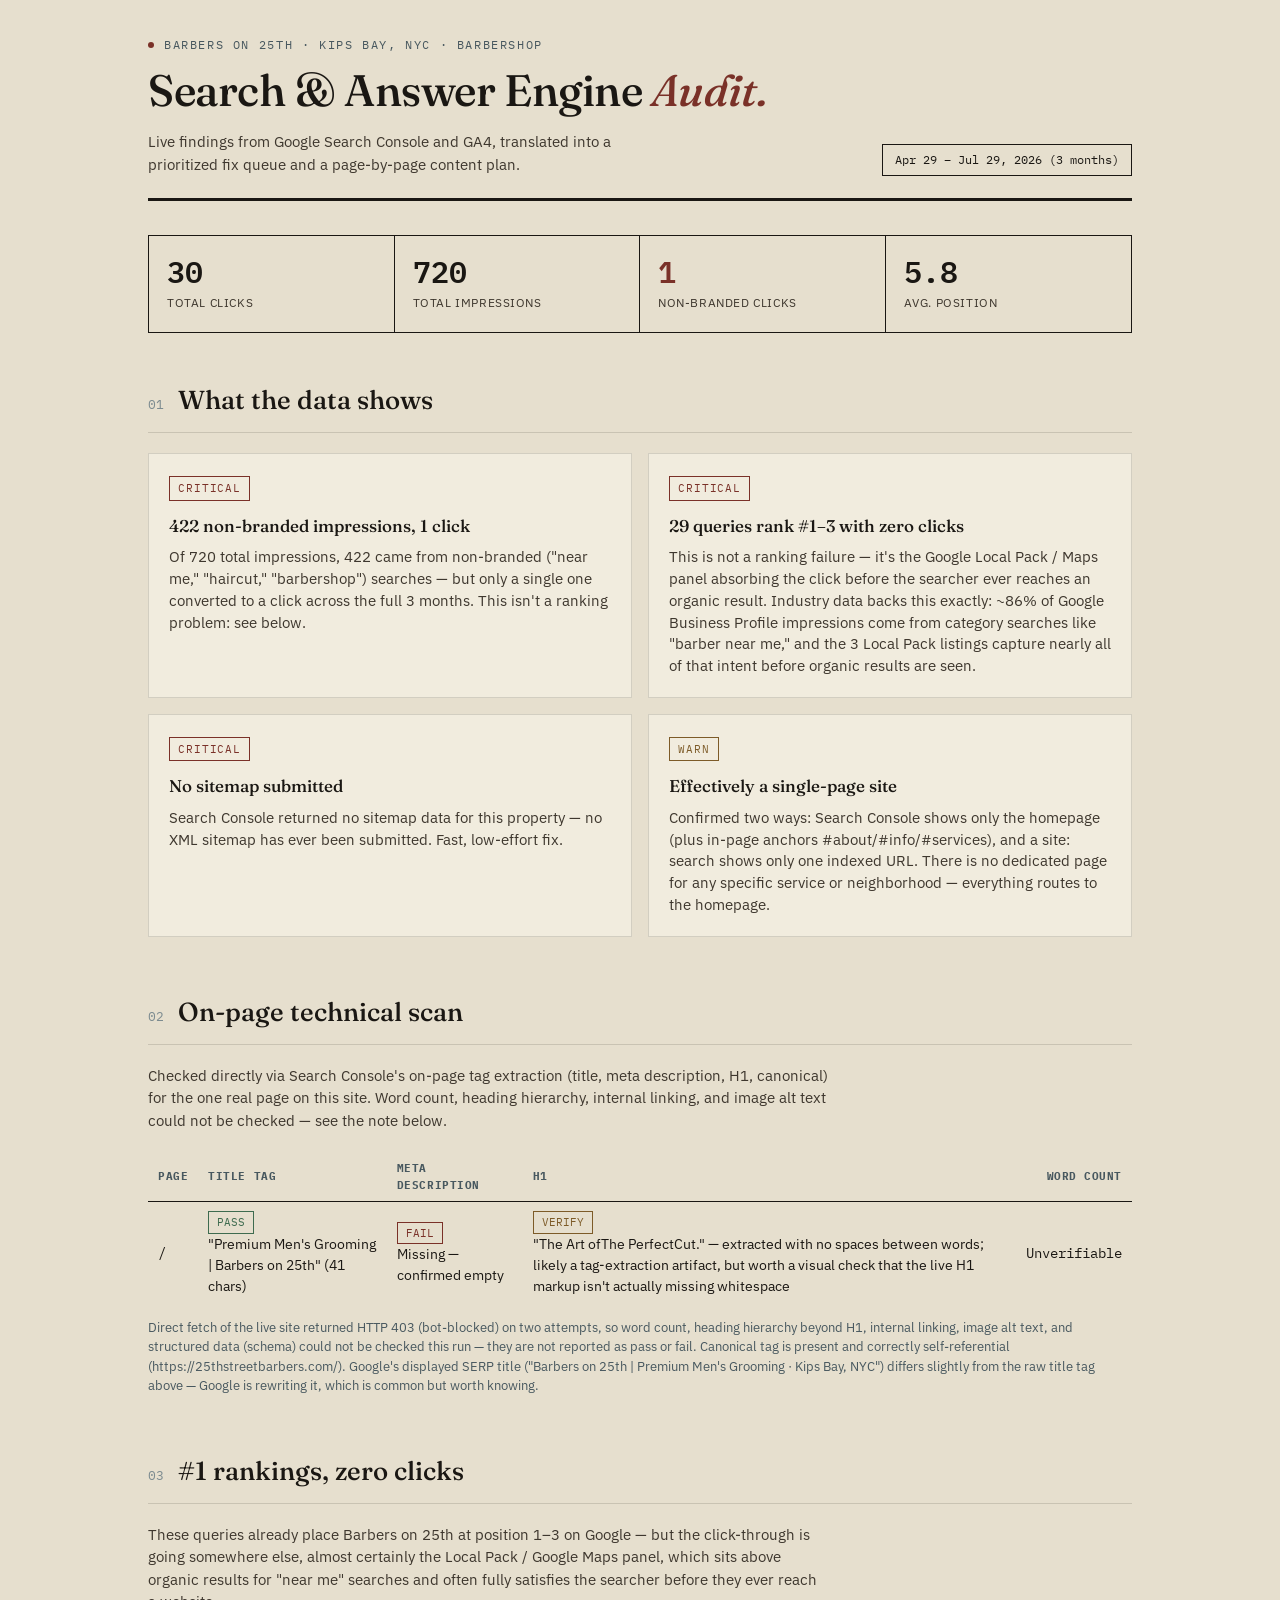
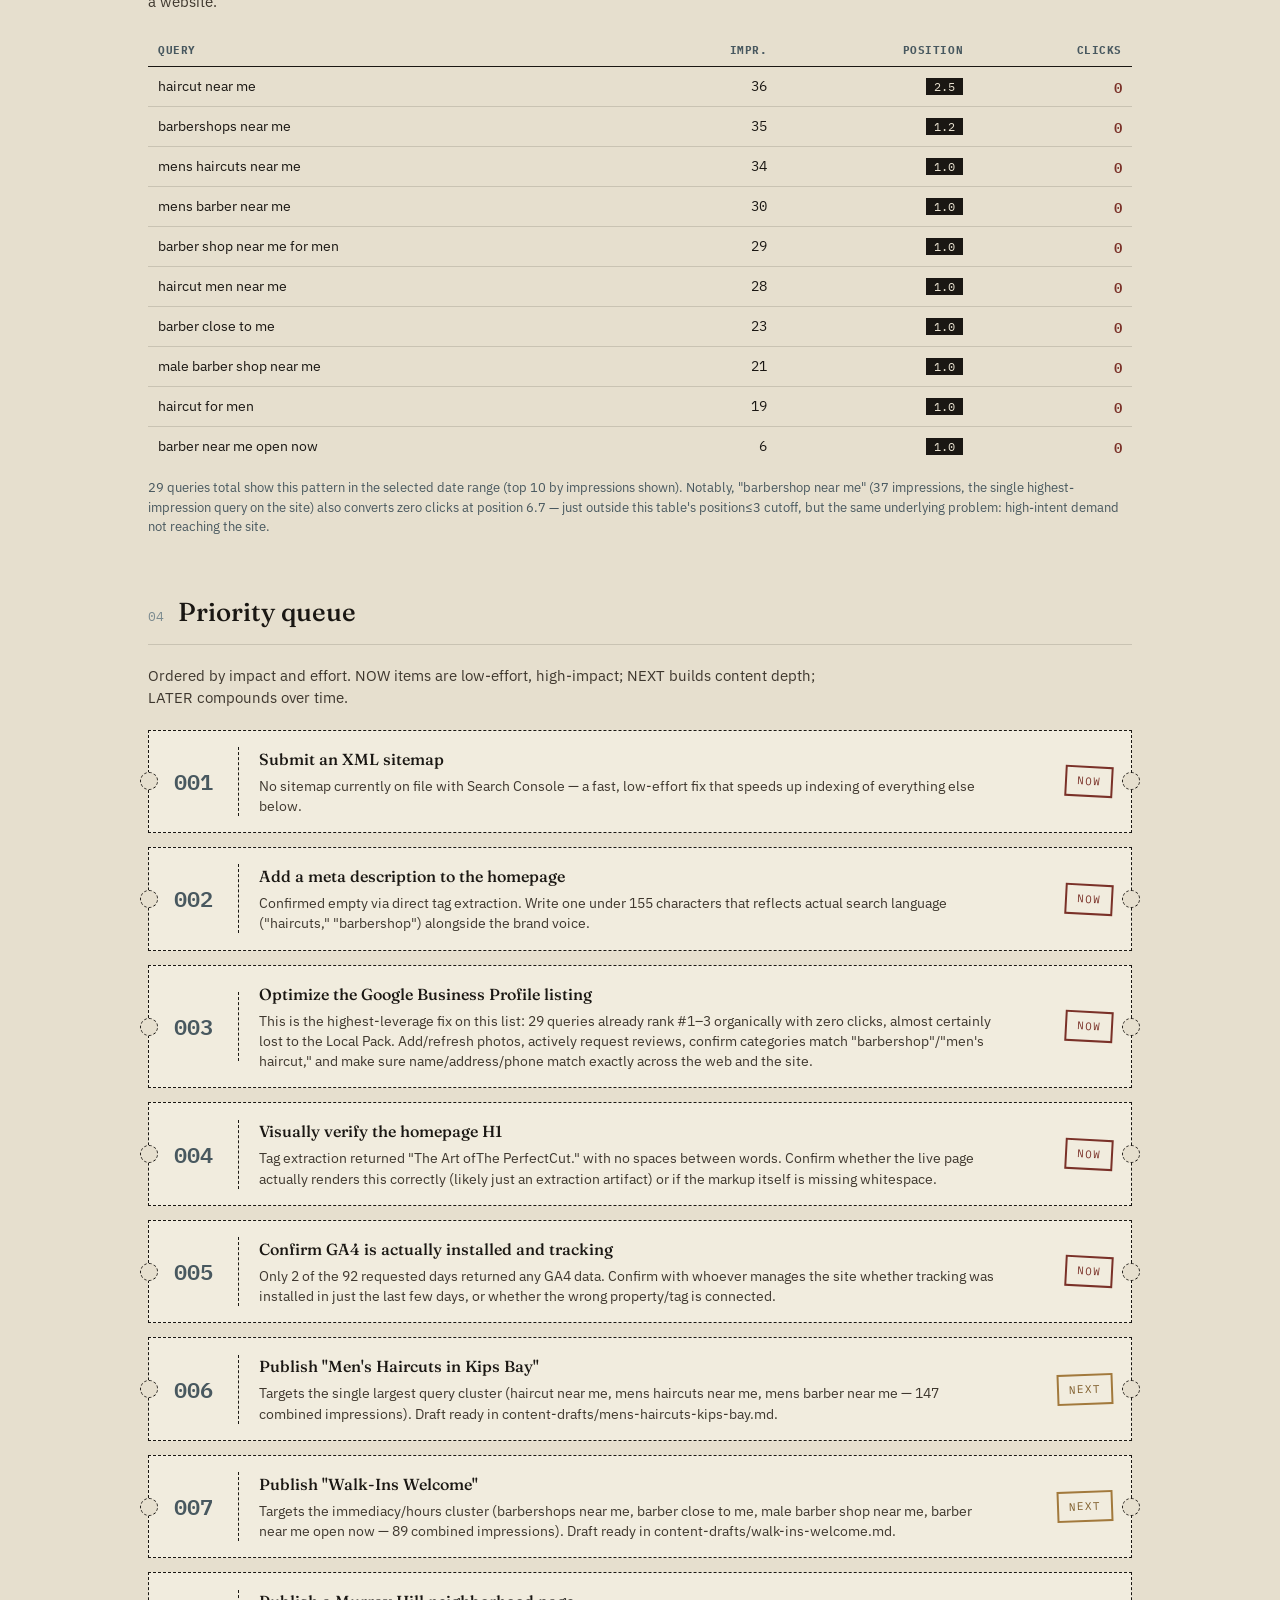
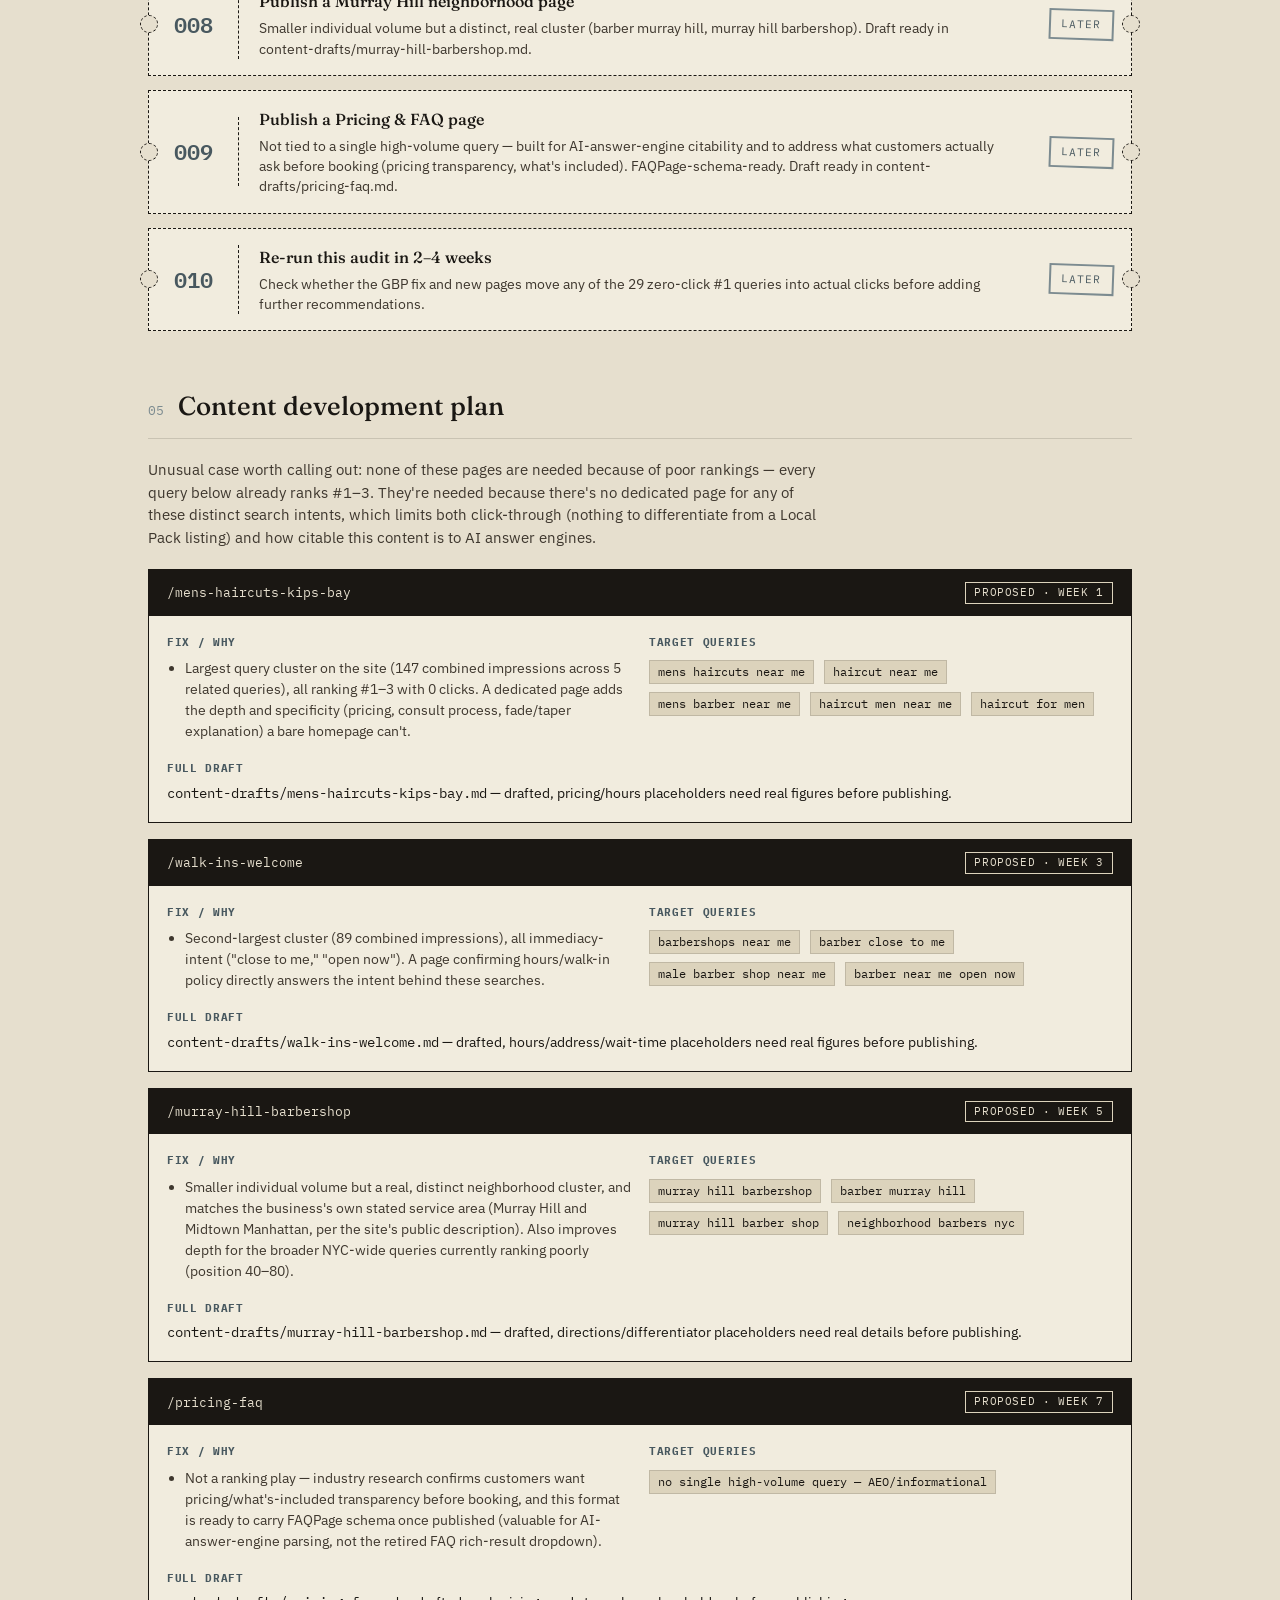
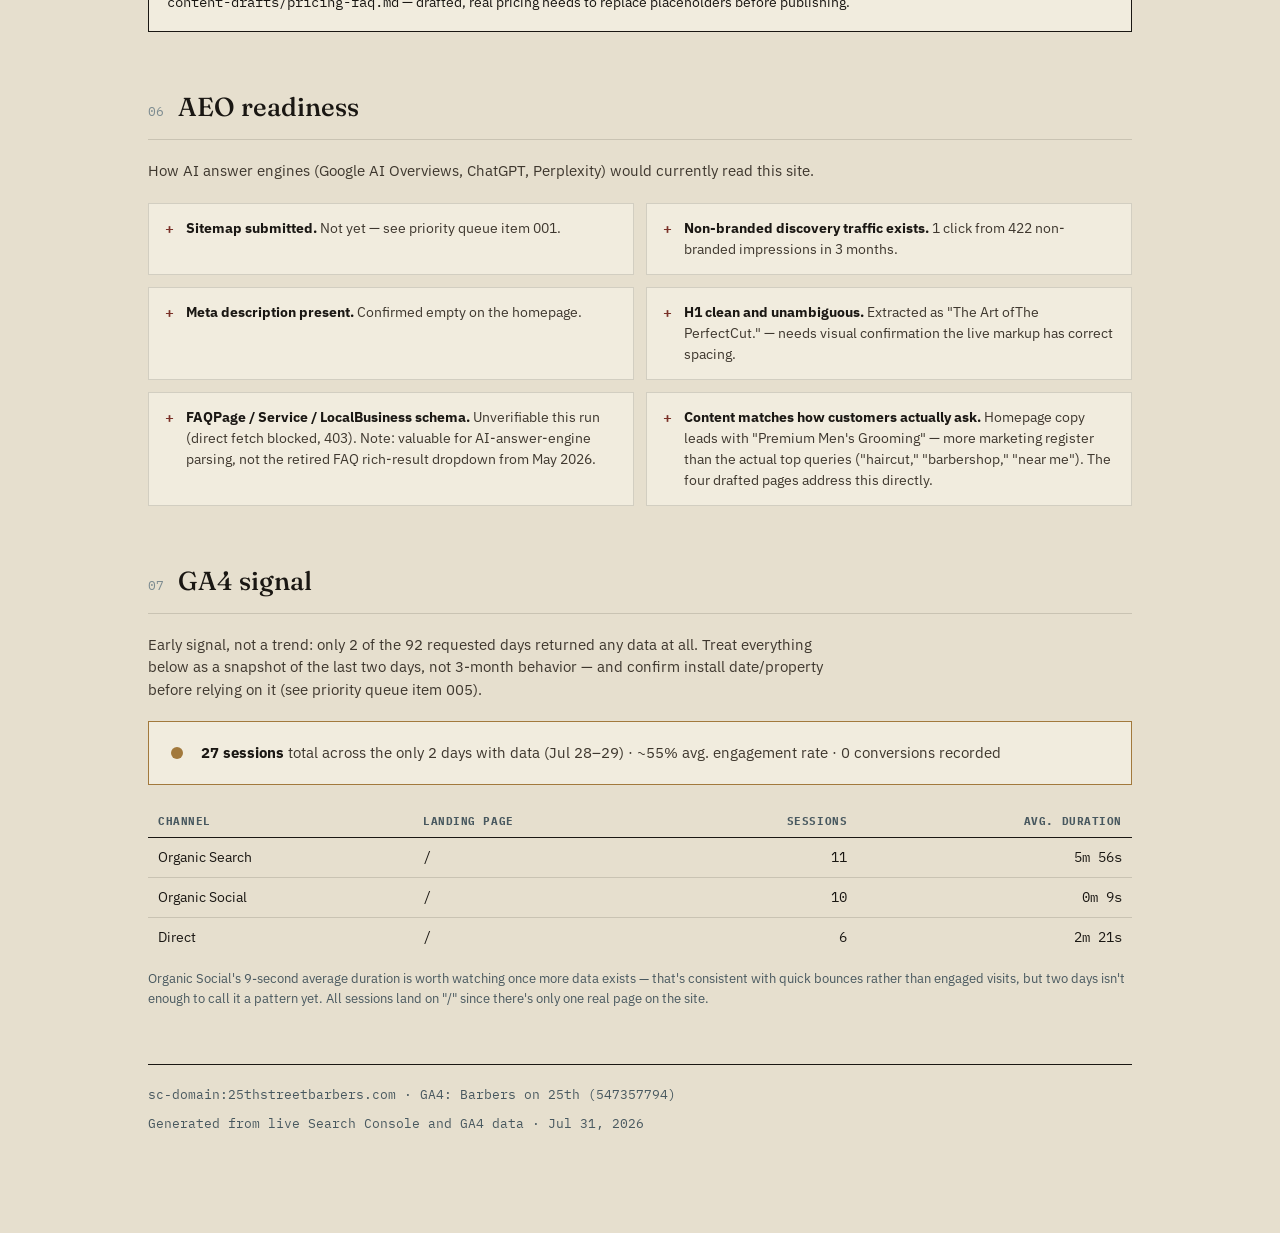
==== 25thstreetbarbers-seo-audit.html @ fdecdeb5 "Add 25thstreetbarbers.com SEO/AEO audit (first run) Full seo-aeo-audit skill workflow for Barbers on" ====
<!DOCTYPE html>
<html lang="en">
<head>
<meta charset="UTF-8">
<meta name="viewport" content="width=device-width, initial-scale=1.0">
<title>Search &amp; Answer Engine Audit — Barbers on 25th</title>
<link rel="preconnect" href="https://fonts.googleapis.com">
<link href="https://fonts.googleapis.com/css2?family=Fraunces:ital,opsz,wght@0,9..144,400;0,9..144,500;0,9..144,600;1,9..144,500&family=IBM+Plex+Sans:wght@400;500;600&family=IBM+Plex+Mono:wght@400;500;600&display=swap" rel="stylesheet">
<style>
  :root{
    --ink:#1A1713;
    --ink-soft:#3E372E;
    --paper:#E6DFCE;
    --paper-2:#DCD3BC;
    --card:#F1ECDE;
    --steel:#48585F;
    --steel-soft:#7C8B90;
    --accent:#A2793C;
    --critical:#7A3128;
    --line: rgba(26,23,19,0.14);
  }
  *{box-sizing:border-box;}
  body{margin:0;background:var(--paper);color:var(--ink);font-family:'IBM Plex Sans', sans-serif;line-height:1.5;}
  .wrap{max-width:1040px;margin:0 auto;padding:0 28px 100px;}
  h1,h2,h3{font-family:'Fraunces', serif;font-weight:500;margin:0;}
  .mono{font-family:'IBM Plex Mono', monospace;}

  header.masthead{border-bottom:3px solid var(--ink);padding:36px 0 22px;margin-bottom:34px;}
  .eyebrow{font-family:'IBM Plex Mono', monospace;font-size:11.5px;letter-spacing:0.14em;text-transform:uppercase;color:var(--steel);display:flex;gap:10px;align-items:center;margin-bottom:14px;}
  .eyebrow .dot{width:6px;height:6px;border-radius:50%;background:var(--critical);display:inline-block;}
  header.masthead h1{font-size:44px;line-height:1.05;letter-spacing:-0.01em;}
  header.masthead h1 em{color:var(--critical);font-style:italic;}
  .sub-meta{display:flex;justify-content:space-between;align-items:flex-end;flex-wrap:wrap;gap:16px;margin-top:18px;}
  .sub-meta p{margin:0;color:var(--ink-soft);font-size:15px;max-width:520px;}
  .range-tag{font-family:'IBM Plex Mono',monospace;font-size:12px;border:1px solid var(--ink);padding:6px 12px;white-space:nowrap;}

  .stat-strip{display:grid;grid-template-columns:repeat(4,1fr);border:1px solid var(--ink);margin-bottom:48px;}
  .stat{padding:20px 18px;border-right:1px solid var(--ink);}
  .stat:last-child{border-right:none;}
  .stat .num{font-family:'IBM Plex Mono',monospace;font-size:30px;font-weight:600;line-height:1;}
  .stat .num.flag{color:var(--critical);}
  .stat .label{font-size:12px;color:var(--ink-soft);margin-top:8px;text-transform:uppercase;letter-spacing:0.05em;}

  section{margin-bottom:56px;}
  .sec-head{display:flex;align-items:baseline;gap:14px;margin-bottom:20px;border-bottom:1px solid var(--line);padding-bottom:12px;}
  .sec-head .idx{font-family:'IBM Plex Mono',monospace;font-size:13px;color:var(--steel-soft);}
  .sec-head h2{font-size:26px;}
  .sec-intro{color:var(--ink-soft);font-size:15px;max-width:680px;margin:0 0 20px;}

  .findings{display:grid;grid-template-columns:repeat(2,1fr);gap:16px;}
  .finding{background:var(--card);border:1px solid var(--line);padding:20px;}
  .finding .tag{font-family:'IBM Plex Mono',monospace;font-size:11px;letter-spacing:0.08em;text-transform:uppercase;padding:3px 8px;display:inline-block;margin-bottom:12px;border:1px solid currentColor;}
  .tag.good{color:#3E6B4F;} .tag.warn{color:#7D5B28;} .tag.critical{color:var(--critical);}
  .finding h3{font-size:17px;margin-bottom:8px;}
  .finding p{margin:0;font-size:14.5px;color:var(--ink-soft);}

  .rank-table{width:100%;border-collapse:collapse;font-size:14px;}
  .rank-table th{text-align:left;font-family:'IBM Plex Mono',monospace;font-size:11px;text-transform:uppercase;letter-spacing:0.05em;color:var(--steel);border-bottom:1px solid var(--ink);padding:8px 10px;}
  .rank-table td{padding:9px 10px;border-bottom:1px solid var(--line);}
  .rank-table tr:last-child td{border-bottom:none;}
  .rank-table td.num, .rank-table th.num{font-family:'IBM Plex Mono',monospace;text-align:right;}
  .rank-table td.zero{color:var(--critical);font-weight:600;font-family:'IBM Plex Mono',monospace;text-align:right;}
  .pos-pill{font-family:'IBM Plex Mono',monospace;background:var(--ink);color:var(--paper);padding:1px 8px;font-size:12px;}
  .table-note{font-size:13px;color:var(--steel);margin-top:12px;}
  .status-pill{font-family:'IBM Plex Mono',monospace;font-size:11px;padding:2px 8px;border:1px solid currentColor;display:inline-block;}
  .status-pill.pass{color:#3E6B4F;} .status-pill.fail{color:var(--critical);} .status-pill.unverifiable{color:#7D5B28;}

  .queue{display:flex;flex-direction:column;gap:14px;}
  .ticket{background:var(--card);border:1px dashed var(--ink);display:grid;grid-template-columns:90px 1fr 110px;align-items:center;position:relative;}
  .ticket::before, .ticket::after{content:"";width:16px;height:16px;background:var(--paper);border:1px dashed var(--ink);border-radius:50%;position:absolute;top:50%;transform:translateY(-50%);}
  .ticket::before{left:-9px;} .ticket::after{right:-9px;}
  .ticket .num{font-family:'IBM Plex Mono',monospace;font-size:22px;font-weight:600;text-align:center;border-right:1px dashed var(--ink);padding:18px 0;color:var(--steel);}
  .ticket .body{padding:16px 20px;}
  .ticket .body h3{font-size:16px;margin-bottom:5px;}
  .ticket .body p{margin:0;font-size:13.5px;color:var(--ink-soft);}
  .ticket .stamp{justify-self:end;margin-right:18px;font-family:'IBM Plex Mono',monospace;font-size:11px;letter-spacing:0.1em;text-transform:uppercase;padding:5px 10px;border:2px solid var(--critical);color:var(--critical);transform:rotate(3deg);}
  .stamp.next{border-color:var(--accent);color:#7D5B28;transform:rotate(-2deg);}
  .stamp.later{border-color:var(--steel-soft);color:var(--steel);transform:rotate(2deg);}

  .plan-card{border:1px solid var(--ink);margin-bottom:16px;}
  .plan-head{background:var(--ink);color:var(--paper);padding:12px 18px;display:flex;justify-content:space-between;align-items:center;flex-wrap:wrap;gap:8px;}
  .plan-head .url{font-family:'IBM Plex Mono',monospace;font-size:13px;}
  .plan-head .status{font-family:'IBM Plex Mono',monospace;font-size:10.5px;text-transform:uppercase;letter-spacing:0.06em;padding:2px 8px;border:1px solid var(--paper-2);}
  .plan-body{padding:18px;background:var(--card);}
  .plan-grid{display:grid;grid-template-columns:1fr 1fr;gap:18px;}
  .plan-grid h4{font-family:'IBM Plex Mono',monospace;font-size:11px;text-transform:uppercase;letter-spacing:0.06em;color:var(--steel);margin:0 0 8px;}
  .plan-grid ul{margin:0;padding-left:18px;font-size:14px;color:var(--ink-soft);}
  .plan-grid li{margin-bottom:4px;}
  .kw-chip{display:inline-block;background:var(--paper-2);border:1px solid var(--line);font-family:'IBM Plex Mono',monospace;font-size:12px;padding:2px 8px;margin:0 6px 6px 0;}

  .checklist{display:grid;grid-template-columns:repeat(2,1fr);gap:12px;}
  .check-item{display:flex;gap:12px;padding:14px 16px;background:var(--card);border:1px solid var(--line);}
  .check-item .mark{font-family:'IBM Plex Mono',monospace;font-weight:600;font-size:15px;flex-shrink:0;}
  .check-item.done .mark{color:#3E6B4F;} .check-item.todo .mark{color:var(--critical);}
  .check-item p{margin:0;font-size:14px;color:var(--ink-soft);}
  .check-item strong{color:var(--ink);}

  .ga4-banner{border:1px solid var(--accent);background:var(--card);padding:20px 22px;display:flex;gap:18px;align-items:center;}
  .ga4-banner .pulse{width:12px;height:12px;border-radius:50%;background:var(--accent);flex-shrink:0;animation:pulse 1.6s infinite;}
  @keyframes pulse{0%{box-shadow:0 0 0 0 rgba(162,121,60,0.5);}70%{box-shadow:0 0 0 10px rgba(162,121,60,0);}100%{box-shadow:0 0 0 0 rgba(162,121,60,0);}}
  .ga4-banner p{margin:0;font-size:14.5px;color:var(--ink-soft);}
  .ga4-banner strong{color:var(--ink);}

  footer{border-top:1px solid var(--ink);padding-top:20px;font-size:12.5px;color:var(--steel);font-family:'IBM Plex Mono',monospace;display:flex;justify-content:space-between;flex-wrap:wrap;gap:10px;}

  @media (max-width:720px){
    .stat-strip{grid-template-columns:repeat(2,1fr);}
    .stat:nth-child(2){border-right:none;}
    .findings, .plan-grid, .checklist{grid-template-columns:1fr;}
    .ticket{grid-template-columns:60px 1fr;}
    .ticket .stamp{grid-column:1/-1;justify-self:start;margin:0 18px 14px;}
    header.masthead h1{font-size:32px;}
  }
</style>
</head>
<body>
<div class="wrap">

  <header class="masthead">
    <div class="eyebrow"><span class="dot"></span>Barbers on 25th · Kips Bay, NYC · Barbershop</div>
    <h1>Search &amp; Answer Engine <em>Audit.</em></h1>
    <div class="sub-meta">
      <p>Live findings from Google Search Console and GA4, translated into a prioritized fix queue and a page-by-page content plan.</p>
      <div class="range-tag">Apr 29 – Jul 29, 2026 (3 months)</div>
    </div>
  </header>

  <div class="stat-strip">
    <div class="stat"><div class="num">30</div><div class="label">Total Clicks</div></div>
    <div class="stat"><div class="num">720</div><div class="label">Total Impressions</div></div>
    <div class="stat"><div class="num flag">1</div><div class="label">Non-Branded Clicks</div></div>
    <div class="stat"><div class="num">5.8</div><div class="label">Avg. Position</div></div>
  </div>

  <section>
    <div class="sec-head"><span class="idx">01</span><h2>What the data shows</h2></div>
    <div class="findings">
      <div class="finding">
        <span class="tag critical">CRITICAL</span>
        <h3>422 non-branded impressions, 1 click</h3>
        <p>Of 720 total impressions, 422 came from non-branded ("near me," "haircut," "barbershop") searches — but only a single one converted to a click across the full 3 months. This isn't a ranking problem: see below.</p>
      </div>
      <div class="finding">
        <span class="tag critical">CRITICAL</span>
        <h3>29 queries rank #1–3 with zero clicks</h3>
        <p>This is not a ranking failure — it's the Google Local Pack / Maps panel absorbing the click before the searcher ever reaches an organic result. Industry data backs this exactly: ~86% of Google Business Profile impressions come from category searches like "barber near me," and the 3 Local Pack listings capture nearly all of that intent before organic results are seen.</p>
      </div>
      <div class="finding">
        <span class="tag critical">CRITICAL</span>
        <h3>No sitemap submitted</h3>
        <p>Search Console returned no sitemap data for this property — no XML sitemap has ever been submitted. Fast, low-effort fix.</p>
      </div>
      <div class="finding">
        <span class="tag warn">WARN</span>
        <h3>Effectively a single-page site</h3>
        <p>Confirmed two ways: Search Console shows only the homepage (plus in-page anchors #about/#info/#services), and a site: search shows only one indexed URL. There is no dedicated page for any specific service or neighborhood — everything routes to the homepage.</p>
      </div>
    </div>
  </section>

  <section>
    <div class="sec-head"><span class="idx">02</span><h2>On-page technical scan</h2></div>
    <p class="sec-intro">Checked directly via Search Console's on-page tag extraction (title, meta description, H1, canonical) for the one real page on this site. Word count, heading hierarchy, internal linking, and image alt text could not be checked — see the note below.</p>
    <table class="rank-table">
      <thead>
        <tr><th>Page</th><th>Title tag</th><th>Meta description</th><th>H1</th><th class="num">Word count</th></tr>
      </thead>
      <tbody>
        <tr>
          <td class="mono">/</td>
          <td><span class="status-pill pass">PASS</span><br>"Premium Men's Grooming | Barbers on 25th" (41 chars)</td>
          <td><span class="status-pill fail">FAIL</span><br>Missing — confirmed empty</td>
          <td><span class="status-pill unverifiable">VERIFY</span><br>"The Art ofThe PerfectCut." — extracted with no spaces between words; likely a tag-extraction artifact, but worth a visual check that the live H1 markup isn't actually missing whitespace</td>
          <td class="num">Unverifiable</td>
        </tr>
      </tbody>
    </table>
    <p class="table-note">Direct fetch of the live site returned HTTP 403 (bot-blocked) on two attempts, so word count, heading hierarchy beyond H1, internal linking, image alt text, and structured data (schema) could not be checked this run — they are not reported as pass or fail. Canonical tag is present and correctly self-referential (https://25thstreetbarbers.com/). Google's displayed SERP title ("Barbers on 25th | Premium Men's Grooming · Kips Bay, NYC") differs slightly from the raw title tag above — Google is rewriting it, which is common but worth knowing.</p>
  </section>

  <section>
    <div class="sec-head"><span class="idx">03</span><h2>#1 rankings, zero clicks</h2></div>
    <p class="sec-intro">These queries already place Barbers on 25th at position 1–3 on Google — but the click-through is going somewhere else, almost certainly the Local Pack / Google Maps panel, which sits above organic results for "near me" searches and often fully satisfies the searcher before they ever reach a website.</p>
    <table class="rank-table">
      <thead><tr><th>Query</th><th class="num">Impr.</th><th class="num">Position</th><th class="num">Clicks</th></tr></thead>
      <tbody>
        <tr><td>haircut near me</td><td class="num">36</td><td class="num"><span class="pos-pill">2.5</span></td><td class="zero">0</td></tr>
        <tr><td>barbershops near me</td><td class="num">35</td><td class="num"><span class="pos-pill">1.2</span></td><td class="zero">0</td></tr>
        <tr><td>mens haircuts near me</td><td class="num">34</td><td class="num"><span class="pos-pill">1.0</span></td><td class="zero">0</td></tr>
        <tr><td>mens barber near me</td><td class="num">30</td><td class="num"><span class="pos-pill">1.0</span></td><td class="zero">0</td></tr>
        <tr><td>barber shop near me for men</td><td class="num">29</td><td class="num"><span class="pos-pill">1.0</span></td><td class="zero">0</td></tr>
        <tr><td>haircut men near me</td><td class="num">28</td><td class="num"><span class="pos-pill">1.0</span></td><td class="zero">0</td></tr>
        <tr><td>barber close to me</td><td class="num">23</td><td class="num"><span class="pos-pill">1.0</span></td><td class="zero">0</td></tr>
        <tr><td>male barber shop near me</td><td class="num">21</td><td class="num"><span class="pos-pill">1.0</span></td><td class="zero">0</td></tr>
        <tr><td>haircut for men</td><td class="num">19</td><td class="num"><span class="pos-pill">1.0</span></td><td class="zero">0</td></tr>
        <tr><td>barber near me open now</td><td class="num">6</td><td class="num"><span class="pos-pill">1.0</span></td><td class="zero">0</td></tr>
      </tbody>
    </table>
    <p class="table-note">29 queries total show this pattern in the selected date range (top 10 by impressions shown). Notably, "barbershop near me" (37 impressions, the single highest-impression query on the site) also converts zero clicks at position 6.7 — just outside this table's position≤3 cutoff, but the same underlying problem: high-intent demand not reaching the site.</p>
  </section>

  <section>
    <div class="sec-head"><span class="idx">04</span><h2>Priority queue</h2></div>
    <p class="sec-intro">Ordered by impact and effort. NOW items are low-effort, high-impact; NEXT builds content depth; LATER compounds over time.</p>
    <div class="queue">
      <div class="ticket">
        <div class="num">001</div>
        <div class="body"><h3>Submit an XML sitemap</h3><p>No sitemap currently on file with Search Console — a fast, low-effort fix that speeds up indexing of everything else below.</p></div>
        <div class="stamp">Now</div>
      </div>
      <div class="ticket">
        <div class="num">002</div>
        <div class="body"><h3>Add a meta description to the homepage</h3><p>Confirmed empty via direct tag extraction. Write one under 155 characters that reflects actual search language ("haircuts," "barbershop") alongside the brand voice.</p></div>
        <div class="stamp">Now</div>
      </div>
      <div class="ticket">
        <div class="num">003</div>
        <div class="body"><h3>Optimize the Google Business Profile listing</h3><p>This is the highest-leverage fix on this list: 29 queries already rank #1–3 organically with zero clicks, almost certainly lost to the Local Pack. Add/refresh photos, actively request reviews, confirm categories match "barbershop"/"men's haircut," and make sure name/address/phone match exactly across the web and the site.</p></div>
        <div class="stamp">Now</div>
      </div>
      <div class="ticket">
        <div class="num">004</div>
        <div class="body"><h3>Visually verify the homepage H1</h3><p>Tag extraction returned "The Art ofThe PerfectCut." with no spaces between words. Confirm whether the live page actually renders this correctly (likely just an extraction artifact) or if the markup itself is missing whitespace.</p></div>
        <div class="stamp">Now</div>
      </div>
      <div class="ticket">
        <div class="num">005</div>
        <div class="body"><h3>Confirm GA4 is actually installed and tracking</h3><p>Only 2 of the 92 requested days returned any GA4 data. Confirm with whoever manages the site whether tracking was installed in just the last few days, or whether the wrong property/tag is connected.</p></div>
        <div class="stamp">Now</div>
      </div>
      <div class="ticket">
        <div class="num">006</div>
        <div class="body"><h3>Publish "Men's Haircuts in Kips Bay"</h3><p>Targets the single largest query cluster (haircut near me, mens haircuts near me, mens barber near me — 147 combined impressions). Draft ready in content-drafts/mens-haircuts-kips-bay.md.</p></div>
        <div class="stamp next">Next</div>
      </div>
      <div class="ticket">
        <div class="num">007</div>
        <div class="body"><h3>Publish "Walk-Ins Welcome"</h3><p>Targets the immediacy/hours cluster (barbershops near me, barber close to me, male barber shop near me, barber near me open now — 89 combined impressions). Draft ready in content-drafts/walk-ins-welcome.md.</p></div>
        <div class="stamp next">Next</div>
      </div>
      <div class="ticket">
        <div class="num">008</div>
        <div class="body"><h3>Publish a Murray Hill neighborhood page</h3><p>Smaller individual volume but a distinct, real cluster (barber murray hill, murray hill barbershop). Draft ready in content-drafts/murray-hill-barbershop.md.</p></div>
        <div class="stamp later">Later</div>
      </div>
      <div class="ticket">
        <div class="num">009</div>
        <div class="body"><h3>Publish a Pricing &amp; FAQ page</h3><p>Not tied to a single high-volume query — built for AI-answer-engine citability and to address what customers actually ask before booking (pricing transparency, what's included). FAQPage-schema-ready. Draft ready in content-drafts/pricing-faq.md.</p></div>
        <div class="stamp later">Later</div>
      </div>
      <div class="ticket">
        <div class="num">010</div>
        <div class="body"><h3>Re-run this audit in 2–4 weeks</h3><p>Check whether the GBP fix and new pages move any of the 29 zero-click #1 queries into actual clicks before adding further recommendations.</p></div>
        <div class="stamp later">Later</div>
      </div>
    </div>
  </section>

  <section>
    <div class="sec-head"><span class="idx">05</span><h2>Content development plan</h2></div>
    <p class="sec-intro">Unusual case worth calling out: none of these pages are needed because of poor rankings — every query below already ranks #1–3. They're needed because there's no dedicated page for any of these distinct search intents, which limits both click-through (nothing to differentiate from a Local Pack listing) and how citable this content is to AI answer engines.</p>

    <div class="plan-card">
      <div class="plan-head"><span class="url">/mens-haircuts-kips-bay</span><span class="status">Proposed · Week 1</span></div>
      <div class="plan-body">
        <div class="plan-grid">
          <div><h4>Fix / Why</h4><ul><li>Largest query cluster on the site (147 combined impressions across 5 related queries), all ranking #1–3 with 0 clicks. A dedicated page adds the depth and specificity (pricing, consult process, fade/taper explanation) a bare homepage can't.</li></ul></div>
          <div><h4>Target queries</h4><div>
            <span class="kw-chip">mens haircuts near me</span>
            <span class="kw-chip">haircut near me</span>
            <span class="kw-chip">mens barber near me</span>
            <span class="kw-chip">haircut men near me</span>
            <span class="kw-chip">haircut for men</span>
          </div></div>
        </div>
        <div style="margin-top:14px;">
          <h4 style="font-family:'IBM Plex Mono',monospace;font-size:11px;text-transform:uppercase;letter-spacing:0.06em;color:var(--steel);margin:0 0 6px;">Full draft</h4>
          <p style="font-size:14px;margin:0;"><span class="mono">content-drafts/mens-haircuts-kips-bay.md</span> — drafted, pricing/hours placeholders need real figures before publishing.</p>
        </div>
      </div>
    </div>

    <div class="plan-card">
      <div class="plan-head"><span class="url">/walk-ins-welcome</span><span class="status">Proposed · Week 3</span></div>
      <div class="plan-body">
        <div class="plan-grid">
          <div><h4>Fix / Why</h4><ul><li>Second-largest cluster (89 combined impressions), all immediacy-intent ("close to me," "open now"). A page confirming hours/walk-in policy directly answers the intent behind these searches.</li></ul></div>
          <div><h4>Target queries</h4><div>
            <span class="kw-chip">barbershops near me</span>
            <span class="kw-chip">barber close to me</span>
            <span class="kw-chip">male barber shop near me</span>
            <span class="kw-chip">barber near me open now</span>
          </div></div>
        </div>
        <div style="margin-top:14px;">
          <h4 style="font-family:'IBM Plex Mono',monospace;font-size:11px;text-transform:uppercase;letter-spacing:0.06em;color:var(--steel);margin:0 0 6px;">Full draft</h4>
          <p style="font-size:14px;margin:0;"><span class="mono">content-drafts/walk-ins-welcome.md</span> — drafted, hours/address/wait-time placeholders need real figures before publishing.</p>
        </div>
      </div>
    </div>

    <div class="plan-card">
      <div class="plan-head"><span class="url">/murray-hill-barbershop</span><span class="status">Proposed · Week 5</span></div>
      <div class="plan-body">
        <div class="plan-grid">
          <div><h4>Fix / Why</h4><ul><li>Smaller individual volume but a real, distinct neighborhood cluster, and matches the business's own stated service area (Murray Hill and Midtown Manhattan, per the site's public description). Also improves depth for the broader NYC-wide queries currently ranking poorly (position 40–80).</li></ul></div>
          <div><h4>Target queries</h4><div>
            <span class="kw-chip">murray hill barbershop</span>
            <span class="kw-chip">barber murray hill</span>
            <span class="kw-chip">murray hill barber shop</span>
            <span class="kw-chip">neighborhood barbers nyc</span>
          </div></div>
        </div>
        <div style="margin-top:14px;">
          <h4 style="font-family:'IBM Plex Mono',monospace;font-size:11px;text-transform:uppercase;letter-spacing:0.06em;color:var(--steel);margin:0 0 6px;">Full draft</h4>
          <p style="font-size:14px;margin:0;"><span class="mono">content-drafts/murray-hill-barbershop.md</span> — drafted, directions/differentiator placeholders need real details before publishing.</p>
        </div>
      </div>
    </div>

    <div class="plan-card">
      <div class="plan-head"><span class="url">/pricing-faq</span><span class="status">Proposed · Week 7</span></div>
      <div class="plan-body">
        <div class="plan-grid">
          <div><h4>Fix / Why</h4><ul><li>Not a ranking play — industry research confirms customers want pricing/what's-included transparency before booking, and this format is ready to carry FAQPage schema once published (valuable for AI-answer-engine parsing, not the retired FAQ rich-result dropdown).</li></ul></div>
          <div><h4>Target queries</h4><div>
            <span class="kw-chip">no single high-volume query — AEO/informational</span>
          </div></div>
        </div>
        <div style="margin-top:14px;">
          <h4 style="font-family:'IBM Plex Mono',monospace;font-size:11px;text-transform:uppercase;letter-spacing:0.06em;color:var(--steel);margin:0 0 6px;">Full draft</h4>
          <p style="font-size:14px;margin:0;"><span class="mono">content-drafts/pricing-faq.md</span> — drafted, real pricing needs to replace placeholders before publishing.</p>
        </div>
      </div>
    </div>
  </section>

  <section>
    <div class="sec-head"><span class="idx">06</span><h2>AEO readiness</h2></div>
    <p class="sec-intro">How AI answer engines (Google AI Overviews, ChatGPT, Perplexity) would currently read this site.</p>
    <div class="checklist">
      <div class="check-item todo"><span class="mark">+</span><p><strong>Sitemap submitted.</strong> Not yet — see priority queue item 001.</p></div>
      <div class="check-item todo"><span class="mark">+</span><p><strong>Non-branded discovery traffic exists.</strong> 1 click from 422 non-branded impressions in 3 months.</p></div>
      <div class="check-item todo"><span class="mark">+</span><p><strong>Meta description present.</strong> Confirmed empty on the homepage.</p></div>
      <div class="check-item todo"><span class="mark">+</span><p><strong>H1 clean and unambiguous.</strong> Extracted as "The Art ofThe PerfectCut." — needs visual confirmation the live markup has correct spacing.</p></div>
      <div class="check-item todo"><span class="mark">+</span><p><strong>FAQPage / Service / LocalBusiness schema.</strong> Unverifiable this run (direct fetch blocked, 403). Note: valuable for AI-answer-engine parsing, not the retired FAQ rich-result dropdown from May 2026.</p></div>
      <div class="check-item todo"><span class="mark">+</span><p><strong>Content matches how customers actually ask.</strong> Homepage copy leads with "Premium Men's Grooming" — more marketing register than the actual top queries ("haircut," "barbershop," "near me"). The four drafted pages address this directly.</p></div>
    </div>
  </section>

  <section>
    <div class="sec-head"><span class="idx">07</span><h2>GA4 signal</h2></div>
    <p class="sec-intro">Early signal, not a trend: only 2 of the 92 requested days returned any data at all. Treat everything below as a snapshot of the last two days, not 3-month behavior — and confirm install date/property before relying on it (see priority queue item 005).</p>
    <div class="ga4-banner" style="margin-bottom:20px;">
      <div class="pulse"></div>
      <p><strong>27 sessions</strong> total across the only 2 days with data (Jul 28–29) · ~55% avg. engagement rate · 0 conversions recorded</p>
    </div>
    <table class="rank-table">
      <thead><tr><th>Channel</th><th>Landing page</th><th class="num">Sessions</th><th class="num">Avg. duration</th></tr></thead>
      <tbody>
        <tr><td>Organic Search</td><td class="mono">/</td><td class="num">11</td><td class="num">5m 56s</td></tr>
        <tr><td>Organic Social</td><td class="mono">/</td><td class="num">10</td><td class="num">0m 9s</td></tr>
        <tr><td>Direct</td><td class="mono">/</td><td class="num">6</td><td class="num">2m 21s</td></tr>
      </tbody>
    </table>
    <p class="table-note">Organic Social's 9-second average duration is worth watching once more data exists — that's consistent with quick bounces rather than engaged visits, but two days isn't enough to call it a pattern yet. All sessions land on "/" since there's only one real page on the site.</p>
  </section>

  <footer>
    <span>sc-domain:25thstreetbarbers.com · GA4: Barbers on 25th (547357794)</span>
    <span>Generated from live Search Console and GA4 data · Jul 31, 2026</span>
  </footer>

</div>
</body>
</html>
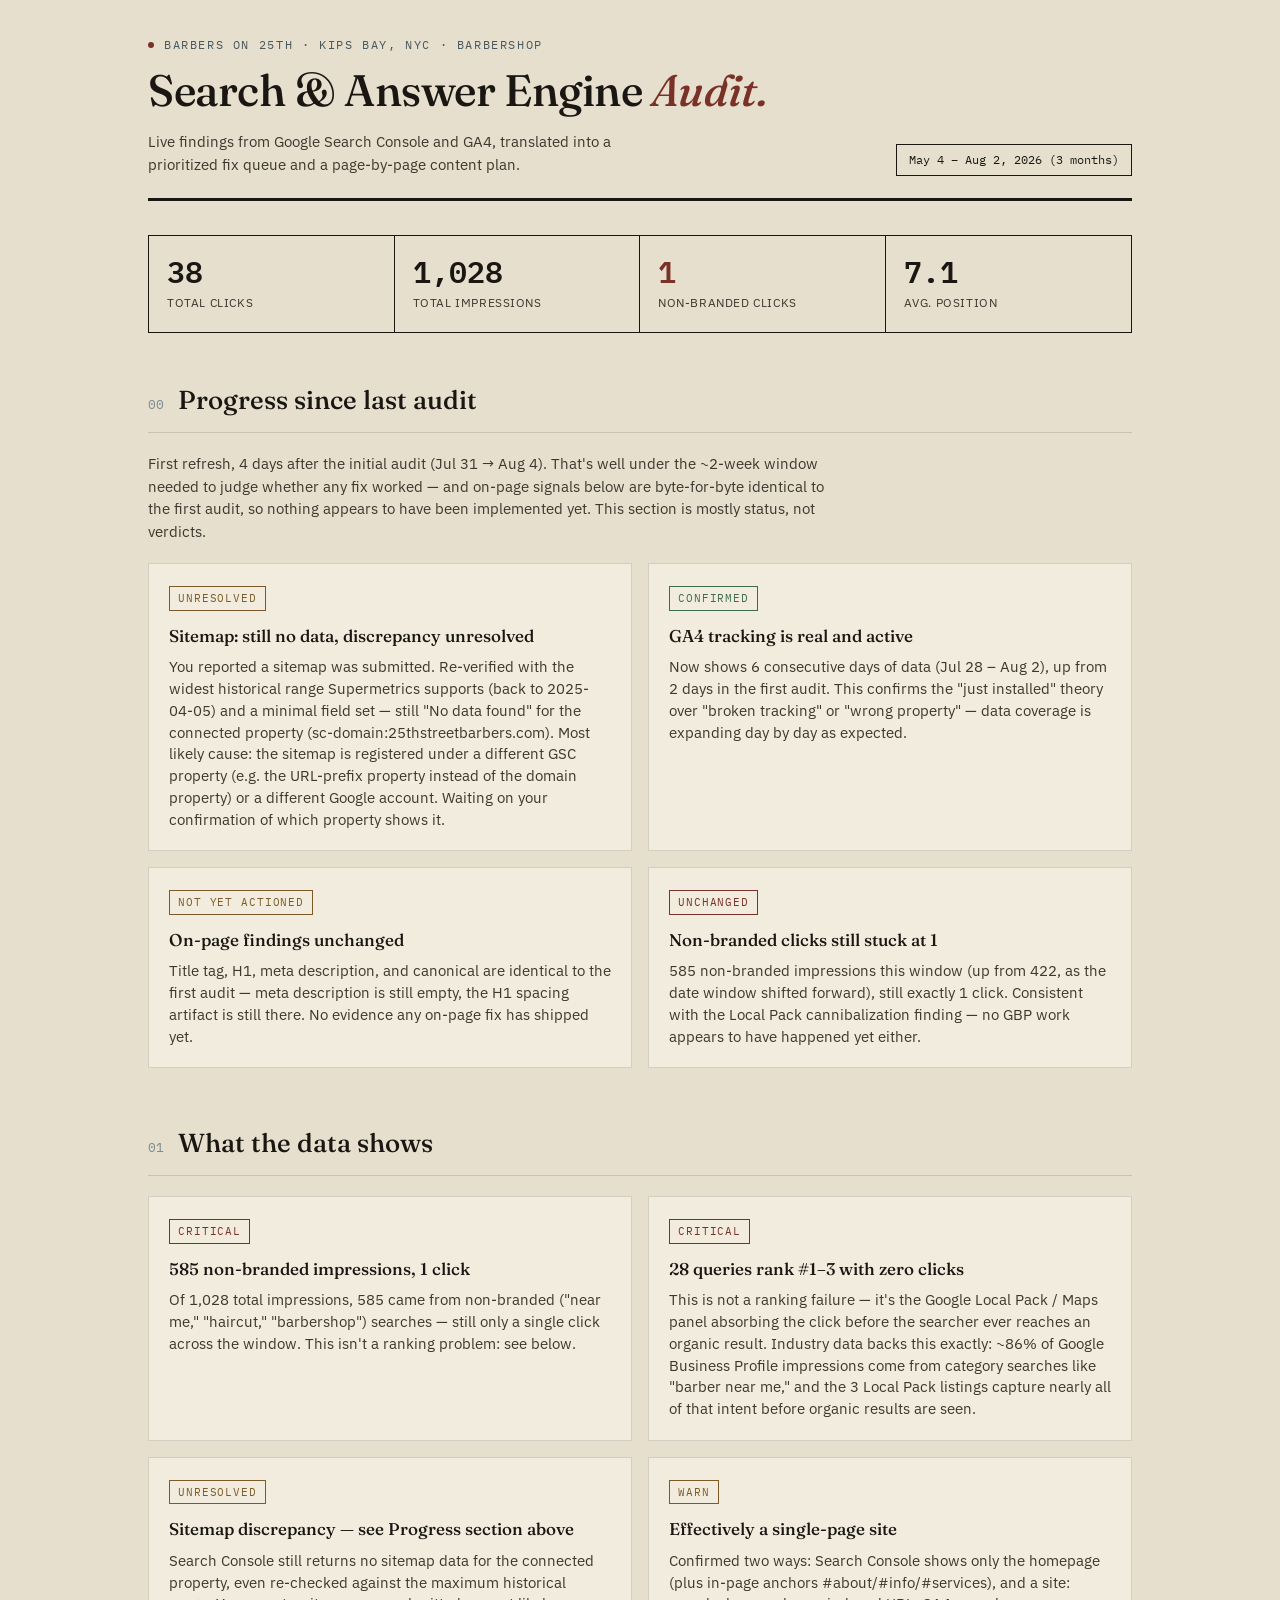
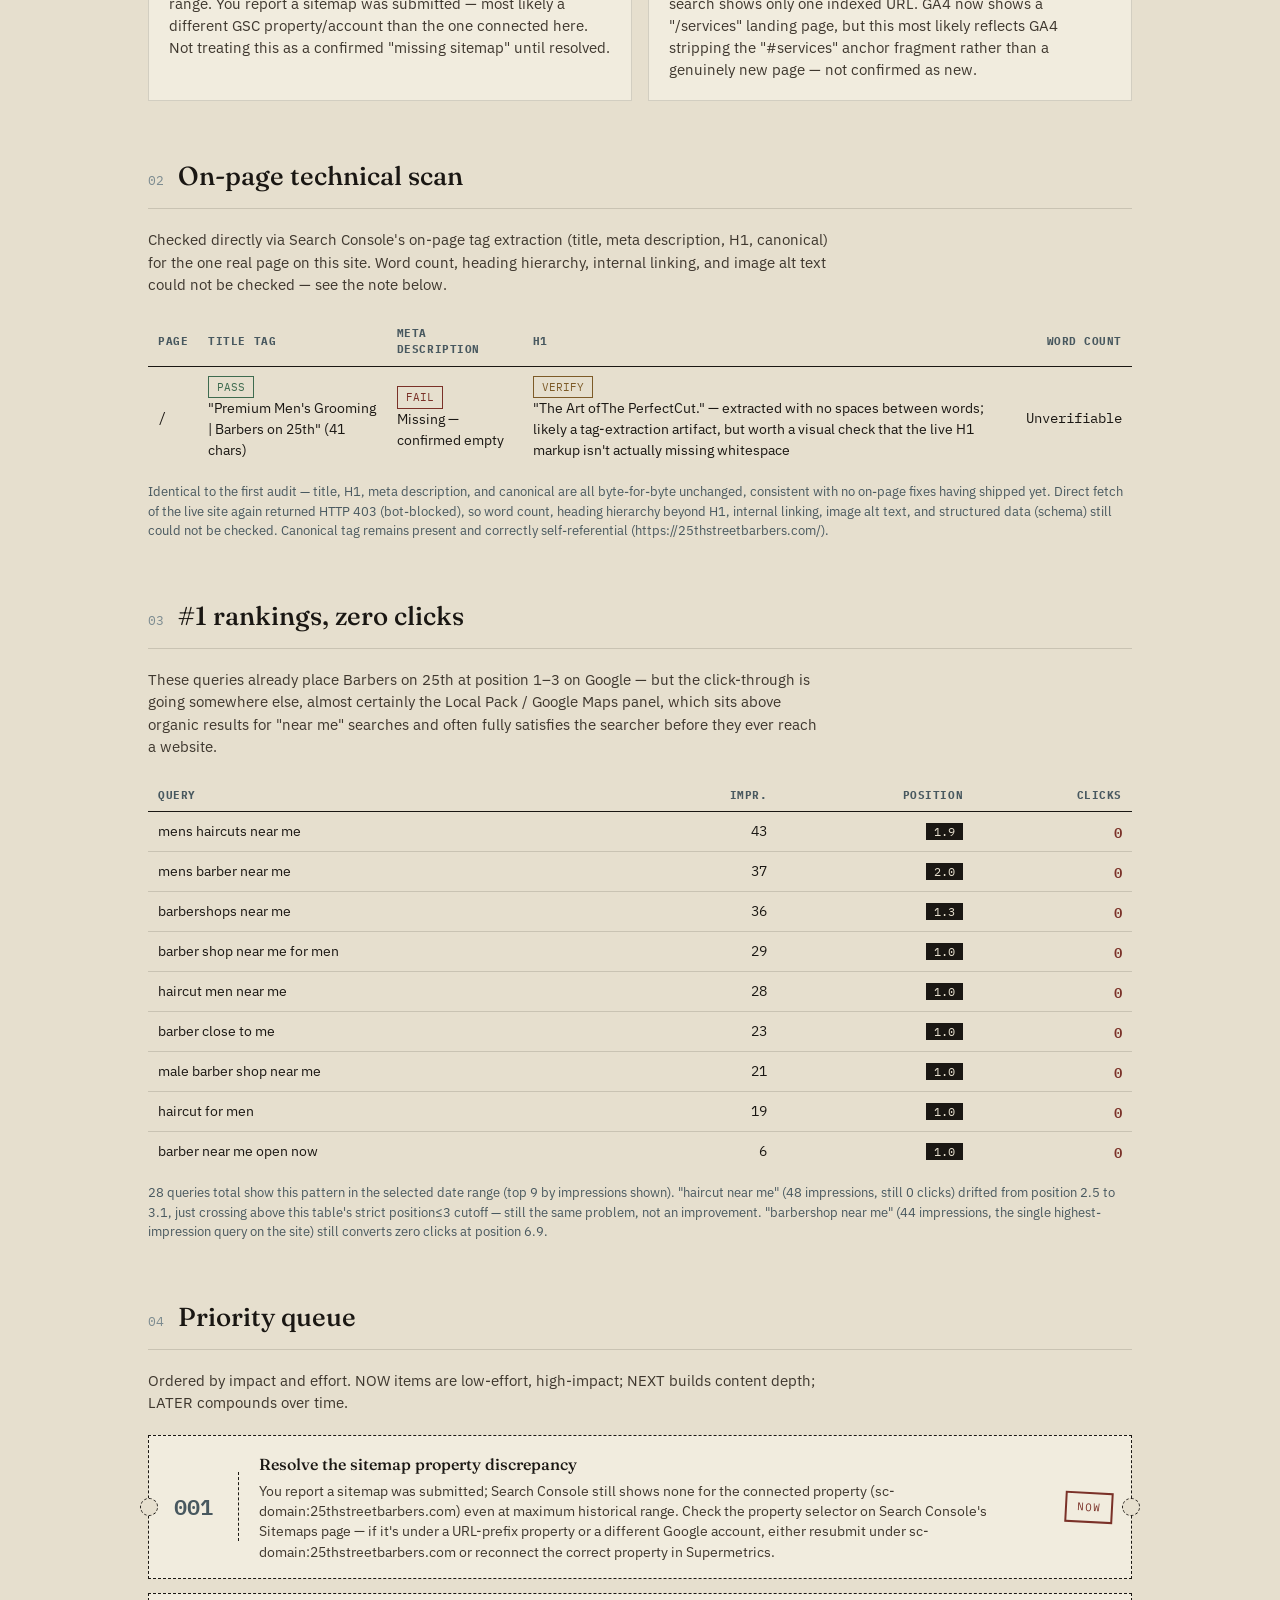
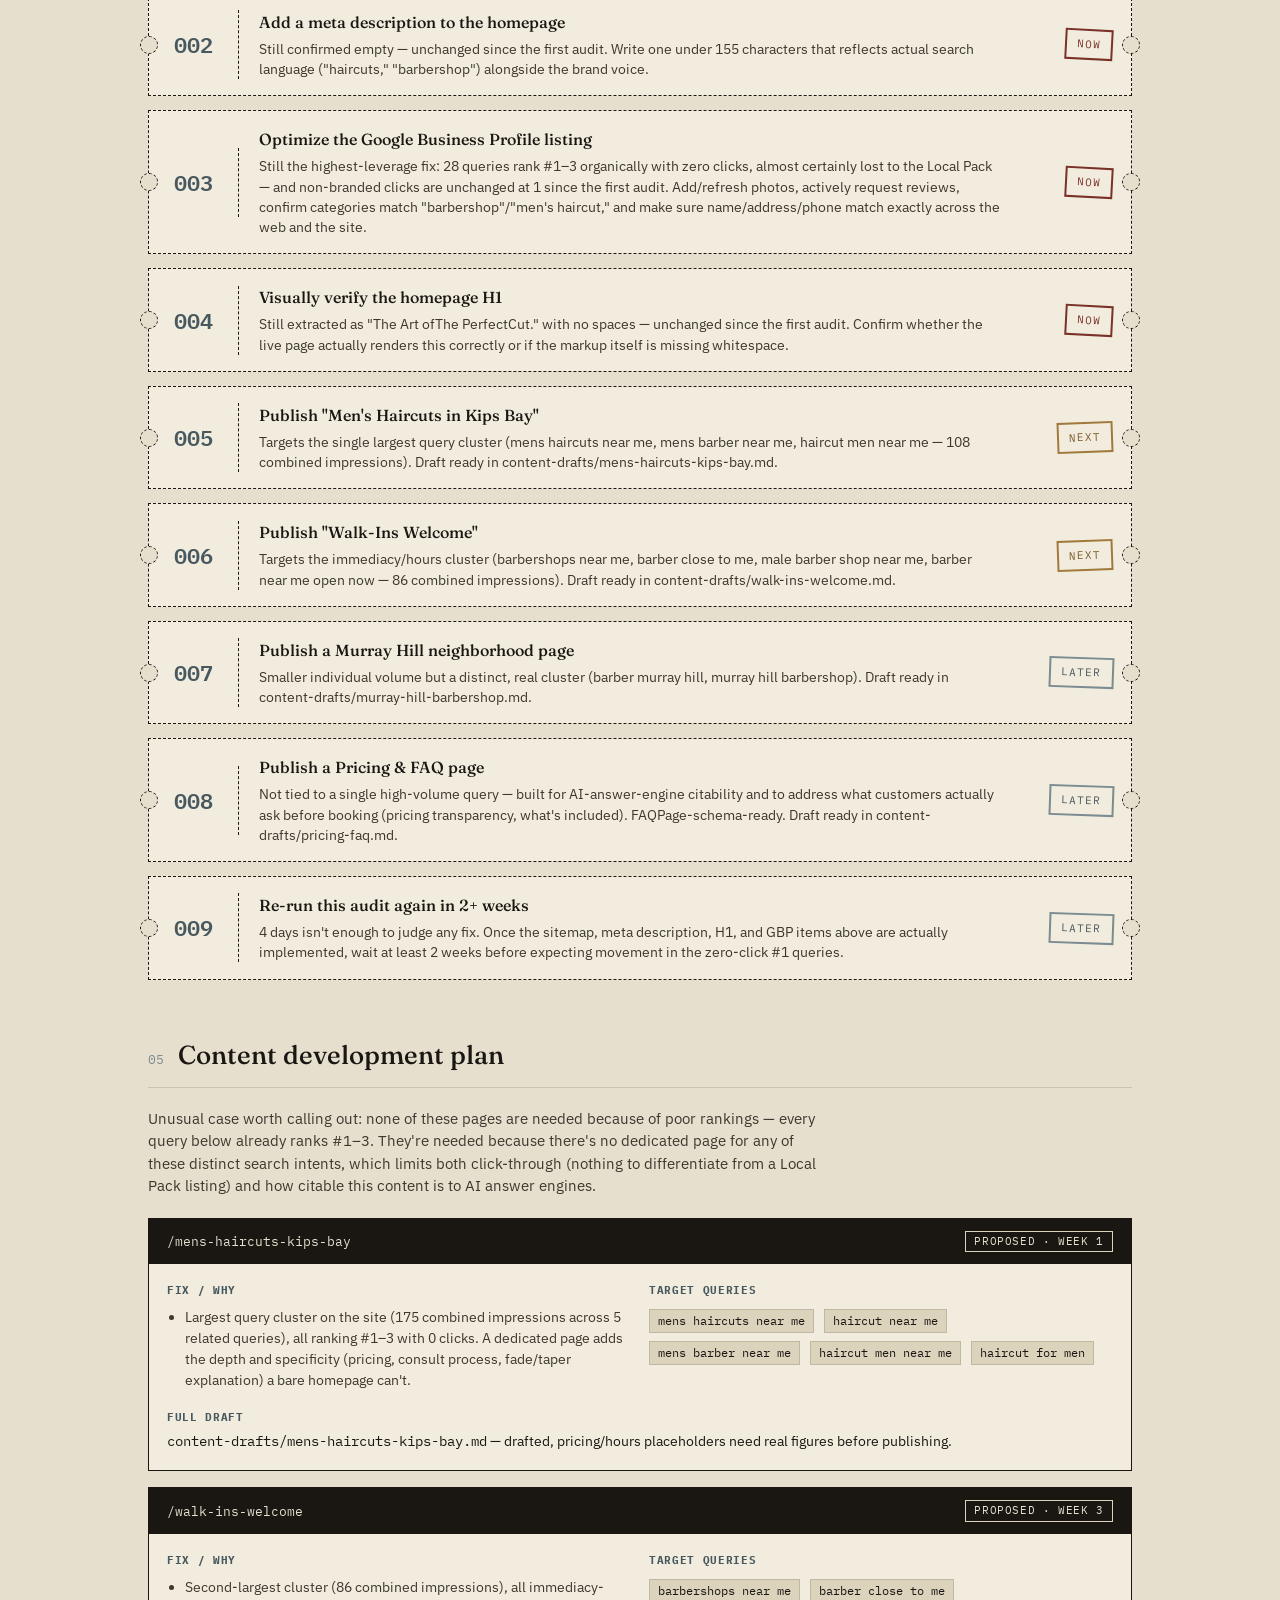
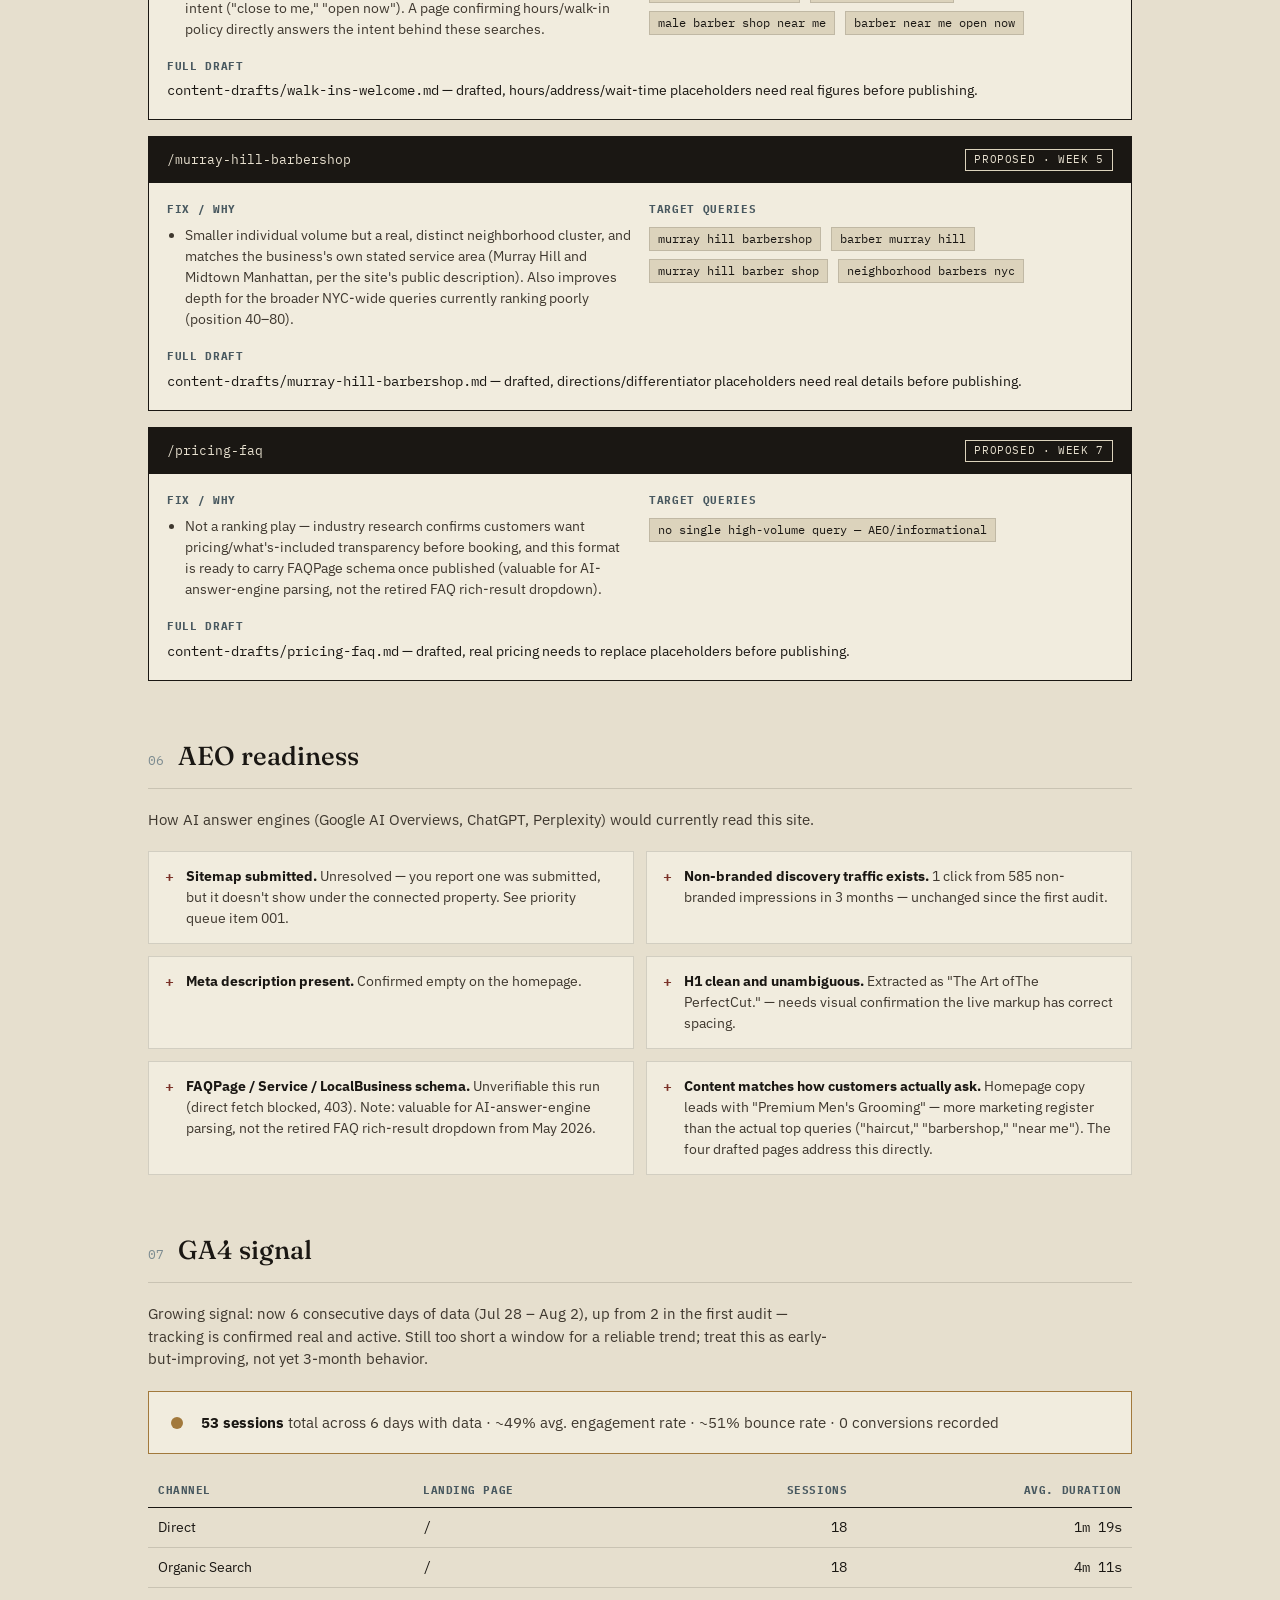
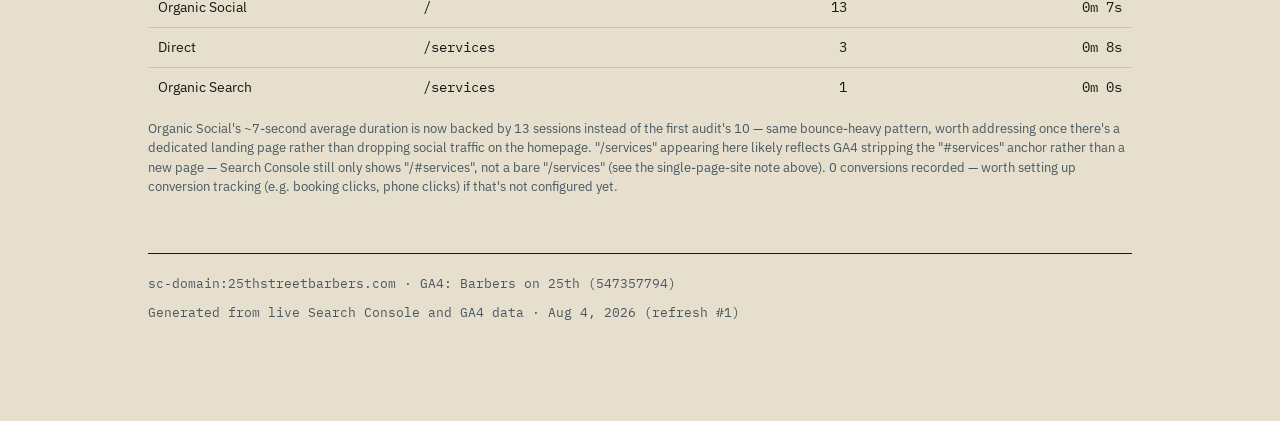
==== commit 32722553: "Refresh 25thstreetbarbers.com audit (run #2) 4 days after the first audit. Investigated the client's" ====
--- a/25thstreetbarbers-seo-audit.html
+++ b/25thstreetbarbers-seo-audit.html
@@ -121,39 +121,66 @@
     <h1>Search &amp; Answer Engine <em>Audit.</em></h1>
     <div class="sub-meta">
       <p>Live findings from Google Search Console and GA4, translated into a prioritized fix queue and a page-by-page content plan.</p>
-      <div class="range-tag">Apr 29 – Jul 29, 2026 (3 months)</div>
+      <div class="range-tag">May 4 – Aug 2, 2026 (3 months)</div>
     </div>
   </header>
 
   <div class="stat-strip">
-    <div class="stat"><div class="num">30</div><div class="label">Total Clicks</div></div>
-    <div class="stat"><div class="num">720</div><div class="label">Total Impressions</div></div>
+    <div class="stat"><div class="num">38</div><div class="label">Total Clicks</div></div>
+    <div class="stat"><div class="num">1,028</div><div class="label">Total Impressions</div></div>
     <div class="stat"><div class="num flag">1</div><div class="label">Non-Branded Clicks</div></div>
-    <div class="stat"><div class="num">5.8</div><div class="label">Avg. Position</div></div>
+    <div class="stat"><div class="num">7.1</div><div class="label">Avg. Position</div></div>
   </div>
+
+  <section>
+    <div class="sec-head"><span class="idx">00</span><h2>Progress since last audit</h2></div>
+    <p class="sec-intro">First refresh, 4 days after the initial audit (Jul 31 → Aug 4). That's well under the ~2-week window needed to judge whether any fix worked — and on-page signals below are byte-for-byte identical to the first audit, so nothing appears to have been implemented yet. This section is mostly status, not verdicts.</p>
+    <div class="findings">
+      <div class="finding">
+        <span class="tag warn">UNRESOLVED</span>
+        <h3>Sitemap: still no data, discrepancy unresolved</h3>
+        <p>You reported a sitemap was submitted. Re-verified with the widest historical range Supermetrics supports (back to 2025-04-05) and a minimal field set — still "No data found" for the connected property (sc-domain:25thstreetbarbers.com). Most likely cause: the sitemap is registered under a different GSC property (e.g. the URL-prefix property instead of the domain property) or a different Google account. Waiting on your confirmation of which property shows it.</p>
+      </div>
+      <div class="finding">
+        <span class="tag good">CONFIRMED</span>
+        <h3>GA4 tracking is real and active</h3>
+        <p>Now shows 6 consecutive days of data (Jul 28 – Aug 2), up from 2 days in the first audit. This confirms the "just installed" theory over "broken tracking" or "wrong property" — data coverage is expanding day by day as expected.</p>
+      </div>
+      <div class="finding">
+        <span class="tag warn">NOT YET ACTIONED</span>
+        <h3>On-page findings unchanged</h3>
+        <p>Title tag, H1, meta description, and canonical are identical to the first audit — meta description is still empty, the H1 spacing artifact is still there. No evidence any on-page fix has shipped yet.</p>
+      </div>
+      <div class="finding">
+        <span class="tag critical">UNCHANGED</span>
+        <h3>Non-branded clicks still stuck at 1</h3>
+        <p>585 non-branded impressions this window (up from 422, as the date window shifted forward), still exactly 1 click. Consistent with the Local Pack cannibalization finding — no GBP work appears to have happened yet either.</p>
+      </div>
+    </div>
+  </section>
 
   <section>
     <div class="sec-head"><span class="idx">01</span><h2>What the data shows</h2></div>
     <div class="findings">
       <div class="finding">
         <span class="tag critical">CRITICAL</span>
-        <h3>422 non-branded impressions, 1 click</h3>
-        <p>Of 720 total impressions, 422 came from non-branded ("near me," "haircut," "barbershop") searches — but only a single one converted to a click across the full 3 months. This isn't a ranking problem: see below.</p>
+        <h3>585 non-branded impressions, 1 click</h3>
+        <p>Of 1,028 total impressions, 585 came from non-branded ("near me," "haircut," "barbershop") searches — still only a single click across the window. This isn't a ranking problem: see below.</p>
       </div>
       <div class="finding">
         <span class="tag critical">CRITICAL</span>
-        <h3>29 queries rank #1–3 with zero clicks</h3>
+        <h3>28 queries rank #1–3 with zero clicks</h3>
         <p>This is not a ranking failure — it's the Google Local Pack / Maps panel absorbing the click before the searcher ever reaches an organic result. Industry data backs this exactly: ~86% of Google Business Profile impressions come from category searches like "barber near me," and the 3 Local Pack listings capture nearly all of that intent before organic results are seen.</p>
       </div>
       <div class="finding">
-        <span class="tag critical">CRITICAL</span>
-        <h3>No sitemap submitted</h3>
-        <p>Search Console returned no sitemap data for this property — no XML sitemap has ever been submitted. Fast, low-effort fix.</p>
+        <span class="tag warn">UNRESOLVED</span>
+        <h3>Sitemap discrepancy — see Progress section above</h3>
+        <p>Search Console still returns no sitemap data for the connected property, even re-checked against the maximum historical range. You report a sitemap was submitted — most likely a different GSC property/account than the one connected here. Not treating this as a confirmed "missing sitemap" until resolved.</p>
       </div>
       <div class="finding">
         <span class="tag warn">WARN</span>
         <h3>Effectively a single-page site</h3>
-        <p>Confirmed two ways: Search Console shows only the homepage (plus in-page anchors #about/#info/#services), and a site: search shows only one indexed URL. There is no dedicated page for any specific service or neighborhood — everything routes to the homepage.</p>
+        <p>Confirmed two ways: Search Console shows only the homepage (plus in-page anchors #about/#info/#services), and a site: search shows only one indexed URL. GA4 now shows a "/services" landing page, but this most likely reflects GA4 stripping the "#services" anchor fragment rather than a genuinely new page — not confirmed as new.</p>
       </div>
     </div>
   </section>
@@ -175,7 +202,7 @@
         </tr>
       </tbody>
     </table>
-    <p class="table-note">Direct fetch of the live site returned HTTP 403 (bot-blocked) on two attempts, so word count, heading hierarchy beyond H1, internal linking, image alt text, and structured data (schema) could not be checked this run — they are not reported as pass or fail. Canonical tag is present and correctly self-referential (https://25thstreetbarbers.com/). Google's displayed SERP title ("Barbers on 25th | Premium Men's Grooming · Kips Bay, NYC") differs slightly from the raw title tag above — Google is rewriting it, which is common but worth knowing.</p>
+    <p class="table-note">Identical to the first audit — title, H1, meta description, and canonical are all byte-for-byte unchanged, consistent with no on-page fixes having shipped yet. Direct fetch of the live site again returned HTTP 403 (bot-blocked), so word count, heading hierarchy beyond H1, internal linking, image alt text, and structured data (schema) still could not be checked. Canonical tag remains present and correctly self-referential (https://25thstreetbarbers.com/).</p>
   </section>
 
   <section>
@@ -184,10 +211,9 @@
     <table class="rank-table">
       <thead><tr><th>Query</th><th class="num">Impr.</th><th class="num">Position</th><th class="num">Clicks</th></tr></thead>
       <tbody>
-        <tr><td>haircut near me</td><td class="num">36</td><td class="num"><span class="pos-pill">2.5</span></td><td class="zero">0</td></tr>
-        <tr><td>barbershops near me</td><td class="num">35</td><td class="num"><span class="pos-pill">1.2</span></td><td class="zero">0</td></tr>
-        <tr><td>mens haircuts near me</td><td class="num">34</td><td class="num"><span class="pos-pill">1.0</span></td><td class="zero">0</td></tr>
-        <tr><td>mens barber near me</td><td class="num">30</td><td class="num"><span class="pos-pill">1.0</span></td><td class="zero">0</td></tr>
+        <tr><td>mens haircuts near me</td><td class="num">43</td><td class="num"><span class="pos-pill">1.9</span></td><td class="zero">0</td></tr>
+        <tr><td>mens barber near me</td><td class="num">37</td><td class="num"><span class="pos-pill">2.0</span></td><td class="zero">0</td></tr>
+        <tr><td>barbershops near me</td><td class="num">36</td><td class="num"><span class="pos-pill">1.3</span></td><td class="zero">0</td></tr>
         <tr><td>barber shop near me for men</td><td class="num">29</td><td class="num"><span class="pos-pill">1.0</span></td><td class="zero">0</td></tr>
         <tr><td>haircut men near me</td><td class="num">28</td><td class="num"><span class="pos-pill">1.0</span></td><td class="zero">0</td></tr>
         <tr><td>barber close to me</td><td class="num">23</td><td class="num"><span class="pos-pill">1.0</span></td><td class="zero">0</td></tr>
@@ -196,7 +222,7 @@
         <tr><td>barber near me open now</td><td class="num">6</td><td class="num"><span class="pos-pill">1.0</span></td><td class="zero">0</td></tr>
       </tbody>
     </table>
-    <p class="table-note">29 queries total show this pattern in the selected date range (top 10 by impressions shown). Notably, "barbershop near me" (37 impressions, the single highest-impression query on the site) also converts zero clicks at position 6.7 — just outside this table's position≤3 cutoff, but the same underlying problem: high-intent demand not reaching the site.</p>
+    <p class="table-note">28 queries total show this pattern in the selected date range (top 9 by impressions shown). "haircut near me" (48 impressions, still 0 clicks) drifted from position 2.5 to 3.1, just crossing above this table's strict position≤3 cutoff — still the same problem, not an improvement. "barbershop near me" (44 impressions, the single highest-impression query on the site) still converts zero clicks at position 6.9.</p>
   </section>
 
   <section>
@@ -205,52 +231,47 @@
     <div class="queue">
       <div class="ticket">
         <div class="num">001</div>
-        <div class="body"><h3>Submit an XML sitemap</h3><p>No sitemap currently on file with Search Console — a fast, low-effort fix that speeds up indexing of everything else below.</p></div>
+        <div class="body"><h3>Resolve the sitemap property discrepancy</h3><p>You report a sitemap was submitted; Search Console still shows none for the connected property (sc-domain:25thstreetbarbers.com) even at maximum historical range. Check the property selector on Search Console's Sitemaps page — if it's under a URL-prefix property or a different Google account, either resubmit under sc-domain:25thstreetbarbers.com or reconnect the correct property in Supermetrics.</p></div>
         <div class="stamp">Now</div>
       </div>
       <div class="ticket">
         <div class="num">002</div>
-        <div class="body"><h3>Add a meta description to the homepage</h3><p>Confirmed empty via direct tag extraction. Write one under 155 characters that reflects actual search language ("haircuts," "barbershop") alongside the brand voice.</p></div>
+        <div class="body"><h3>Add a meta description to the homepage</h3><p>Still confirmed empty — unchanged since the first audit. Write one under 155 characters that reflects actual search language ("haircuts," "barbershop") alongside the brand voice.</p></div>
         <div class="stamp">Now</div>
       </div>
       <div class="ticket">
         <div class="num">003</div>
-        <div class="body"><h3>Optimize the Google Business Profile listing</h3><p>This is the highest-leverage fix on this list: 29 queries already rank #1–3 organically with zero clicks, almost certainly lost to the Local Pack. Add/refresh photos, actively request reviews, confirm categories match "barbershop"/"men's haircut," and make sure name/address/phone match exactly across the web and the site.</p></div>
+        <div class="body"><h3>Optimize the Google Business Profile listing</h3><p>Still the highest-leverage fix: 28 queries rank #1–3 organically with zero clicks, almost certainly lost to the Local Pack — and non-branded clicks are unchanged at 1 since the first audit. Add/refresh photos, actively request reviews, confirm categories match "barbershop"/"men's haircut," and make sure name/address/phone match exactly across the web and the site.</p></div>
         <div class="stamp">Now</div>
       </div>
       <div class="ticket">
         <div class="num">004</div>
-        <div class="body"><h3>Visually verify the homepage H1</h3><p>Tag extraction returned "The Art ofThe PerfectCut." with no spaces between words. Confirm whether the live page actually renders this correctly (likely just an extraction artifact) or if the markup itself is missing whitespace.</p></div>
+        <div class="body"><h3>Visually verify the homepage H1</h3><p>Still extracted as "The Art ofThe PerfectCut." with no spaces — unchanged since the first audit. Confirm whether the live page actually renders this correctly or if the markup itself is missing whitespace.</p></div>
         <div class="stamp">Now</div>
       </div>
       <div class="ticket">
         <div class="num">005</div>
-        <div class="body"><h3>Confirm GA4 is actually installed and tracking</h3><p>Only 2 of the 92 requested days returned any GA4 data. Confirm with whoever manages the site whether tracking was installed in just the last few days, or whether the wrong property/tag is connected.</p></div>
-        <div class="stamp">Now</div>
+        <div class="body"><h3>Publish "Men's Haircuts in Kips Bay"</h3><p>Targets the single largest query cluster (mens haircuts near me, mens barber near me, haircut men near me — 108 combined impressions). Draft ready in content-drafts/mens-haircuts-kips-bay.md.</p></div>
+        <div class="stamp next">Next</div>
       </div>
       <div class="ticket">
         <div class="num">006</div>
-        <div class="body"><h3>Publish "Men's Haircuts in Kips Bay"</h3><p>Targets the single largest query cluster (haircut near me, mens haircuts near me, mens barber near me — 147 combined impressions). Draft ready in content-drafts/mens-haircuts-kips-bay.md.</p></div>
+        <div class="body"><h3>Publish "Walk-Ins Welcome"</h3><p>Targets the immediacy/hours cluster (barbershops near me, barber close to me, male barber shop near me, barber near me open now — 86 combined impressions). Draft ready in content-drafts/walk-ins-welcome.md.</p></div>
         <div class="stamp next">Next</div>
       </div>
       <div class="ticket">
         <div class="num">007</div>
-        <div class="body"><h3>Publish "Walk-Ins Welcome"</h3><p>Targets the immediacy/hours cluster (barbershops near me, barber close to me, male barber shop near me, barber near me open now — 89 combined impressions). Draft ready in content-drafts/walk-ins-welcome.md.</p></div>
-        <div class="stamp next">Next</div>
-      </div>
-      <div class="ticket">
-        <div class="num">008</div>
         <div class="body"><h3>Publish a Murray Hill neighborhood page</h3><p>Smaller individual volume but a distinct, real cluster (barber murray hill, murray hill barbershop). Draft ready in content-drafts/murray-hill-barbershop.md.</p></div>
         <div class="stamp later">Later</div>
       </div>
       <div class="ticket">
-        <div class="num">009</div>
+        <div class="num">008</div>
         <div class="body"><h3>Publish a Pricing &amp; FAQ page</h3><p>Not tied to a single high-volume query — built for AI-answer-engine citability and to address what customers actually ask before booking (pricing transparency, what's included). FAQPage-schema-ready. Draft ready in content-drafts/pricing-faq.md.</p></div>
         <div class="stamp later">Later</div>
       </div>
       <div class="ticket">
-        <div class="num">010</div>
-        <div class="body"><h3>Re-run this audit in 2–4 weeks</h3><p>Check whether the GBP fix and new pages move any of the 29 zero-click #1 queries into actual clicks before adding further recommendations.</p></div>
+        <div class="num">009</div>
+        <div class="body"><h3>Re-run this audit again in 2+ weeks</h3><p>4 days isn't enough to judge any fix. Once the sitemap, meta description, H1, and GBP items above are actually implemented, wait at least 2 weeks before expecting movement in the zero-click #1 queries.</p></div>
         <div class="stamp later">Later</div>
       </div>
     </div>
@@ -264,7 +285,7 @@
       <div class="plan-head"><span class="url">/mens-haircuts-kips-bay</span><span class="status">Proposed · Week 1</span></div>
       <div class="plan-body">
         <div class="plan-grid">
-          <div><h4>Fix / Why</h4><ul><li>Largest query cluster on the site (147 combined impressions across 5 related queries), all ranking #1–3 with 0 clicks. A dedicated page adds the depth and specificity (pricing, consult process, fade/taper explanation) a bare homepage can't.</li></ul></div>
+          <div><h4>Fix / Why</h4><ul><li>Largest query cluster on the site (175 combined impressions across 5 related queries), all ranking #1–3 with 0 clicks. A dedicated page adds the depth and specificity (pricing, consult process, fade/taper explanation) a bare homepage can't.</li></ul></div>
           <div><h4>Target queries</h4><div>
             <span class="kw-chip">mens haircuts near me</span>
             <span class="kw-chip">haircut near me</span>
@@ -284,7 +305,7 @@
       <div class="plan-head"><span class="url">/walk-ins-welcome</span><span class="status">Proposed · Week 3</span></div>
       <div class="plan-body">
         <div class="plan-grid">
-          <div><h4>Fix / Why</h4><ul><li>Second-largest cluster (89 combined impressions), all immediacy-intent ("close to me," "open now"). A page confirming hours/walk-in policy directly answers the intent behind these searches.</li></ul></div>
+          <div><h4>Fix / Why</h4><ul><li>Second-largest cluster (86 combined impressions), all immediacy-intent ("close to me," "open now"). A page confirming hours/walk-in policy directly answers the intent behind these searches.</li></ul></div>
           <div><h4>Target queries</h4><div>
             <span class="kw-chip">barbershops near me</span>
             <span class="kw-chip">barber close to me</span>
@@ -339,8 +360,8 @@
     <div class="sec-head"><span class="idx">06</span><h2>AEO readiness</h2></div>
     <p class="sec-intro">How AI answer engines (Google AI Overviews, ChatGPT, Perplexity) would currently read this site.</p>
     <div class="checklist">
-      <div class="check-item todo"><span class="mark">+</span><p><strong>Sitemap submitted.</strong> Not yet — see priority queue item 001.</p></div>
-      <div class="check-item todo"><span class="mark">+</span><p><strong>Non-branded discovery traffic exists.</strong> 1 click from 422 non-branded impressions in 3 months.</p></div>
+      <div class="check-item todo"><span class="mark">+</span><p><strong>Sitemap submitted.</strong> Unresolved — you report one was submitted, but it doesn't show under the connected property. See priority queue item 001.</p></div>
+      <div class="check-item todo"><span class="mark">+</span><p><strong>Non-branded discovery traffic exists.</strong> 1 click from 585 non-branded impressions in 3 months — unchanged since the first audit.</p></div>
       <div class="check-item todo"><span class="mark">+</span><p><strong>Meta description present.</strong> Confirmed empty on the homepage.</p></div>
       <div class="check-item todo"><span class="mark">+</span><p><strong>H1 clean and unambiguous.</strong> Extracted as "The Art ofThe PerfectCut." — needs visual confirmation the live markup has correct spacing.</p></div>
       <div class="check-item todo"><span class="mark">+</span><p><strong>FAQPage / Service / LocalBusiness schema.</strong> Unverifiable this run (direct fetch blocked, 403). Note: valuable for AI-answer-engine parsing, not the retired FAQ rich-result dropdown from May 2026.</p></div>
@@ -350,25 +371,27 @@
 
   <section>
     <div class="sec-head"><span class="idx">07</span><h2>GA4 signal</h2></div>
-    <p class="sec-intro">Early signal, not a trend: only 2 of the 92 requested days returned any data at all. Treat everything below as a snapshot of the last two days, not 3-month behavior — and confirm install date/property before relying on it (see priority queue item 005).</p>
+    <p class="sec-intro">Growing signal: now 6 consecutive days of data (Jul 28 – Aug 2), up from 2 in the first audit — tracking is confirmed real and active. Still too short a window for a reliable trend; treat this as early-but-improving, not yet 3-month behavior.</p>
     <div class="ga4-banner" style="margin-bottom:20px;">
       <div class="pulse"></div>
-      <p><strong>27 sessions</strong> total across the only 2 days with data (Jul 28–29) · ~55% avg. engagement rate · 0 conversions recorded</p>
+      <p><strong>53 sessions</strong> total across 6 days with data · ~49% avg. engagement rate · ~51% bounce rate · 0 conversions recorded</p>
     </div>
     <table class="rank-table">
       <thead><tr><th>Channel</th><th>Landing page</th><th class="num">Sessions</th><th class="num">Avg. duration</th></tr></thead>
       <tbody>
-        <tr><td>Organic Search</td><td class="mono">/</td><td class="num">11</td><td class="num">5m 56s</td></tr>
-        <tr><td>Organic Social</td><td class="mono">/</td><td class="num">10</td><td class="num">0m 9s</td></tr>
-        <tr><td>Direct</td><td class="mono">/</td><td class="num">6</td><td class="num">2m 21s</td></tr>
+        <tr><td>Direct</td><td class="mono">/</td><td class="num">18</td><td class="num">1m 19s</td></tr>
+        <tr><td>Organic Search</td><td class="mono">/</td><td class="num">18</td><td class="num">4m 11s</td></tr>
+        <tr><td>Organic Social</td><td class="mono">/</td><td class="num">13</td><td class="num">0m 7s</td></tr>
+        <tr><td>Direct</td><td class="mono">/services</td><td class="num">3</td><td class="num">0m 8s</td></tr>
+        <tr><td>Organic Search</td><td class="mono">/services</td><td class="num">1</td><td class="num">0m 0s</td></tr>
       </tbody>
     </table>
-    <p class="table-note">Organic Social's 9-second average duration is worth watching once more data exists — that's consistent with quick bounces rather than engaged visits, but two days isn't enough to call it a pattern yet. All sessions land on "/" since there's only one real page on the site.</p>
+    <p class="table-note">Organic Social's ~7-second average duration is now backed by 13 sessions instead of the first audit's 10 — same bounce-heavy pattern, worth addressing once there's a dedicated landing page rather than dropping social traffic on the homepage. "/services" appearing here likely reflects GA4 stripping the "#services" anchor rather than a new page — Search Console still only shows "/#services", not a bare "/services" (see the single-page-site note above). 0 conversions recorded — worth setting up conversion tracking (e.g. booking clicks, phone clicks) if that's not configured yet.</p>
   </section>
 
   <footer>
     <span>sc-domain:25thstreetbarbers.com · GA4: Barbers on 25th (547357794)</span>
-    <span>Generated from live Search Console and GA4 data · Jul 31, 2026</span>
+    <span>Generated from live Search Console and GA4 data · Aug 4, 2026 (refresh #1)</span>
   </footer>
 
 </div>
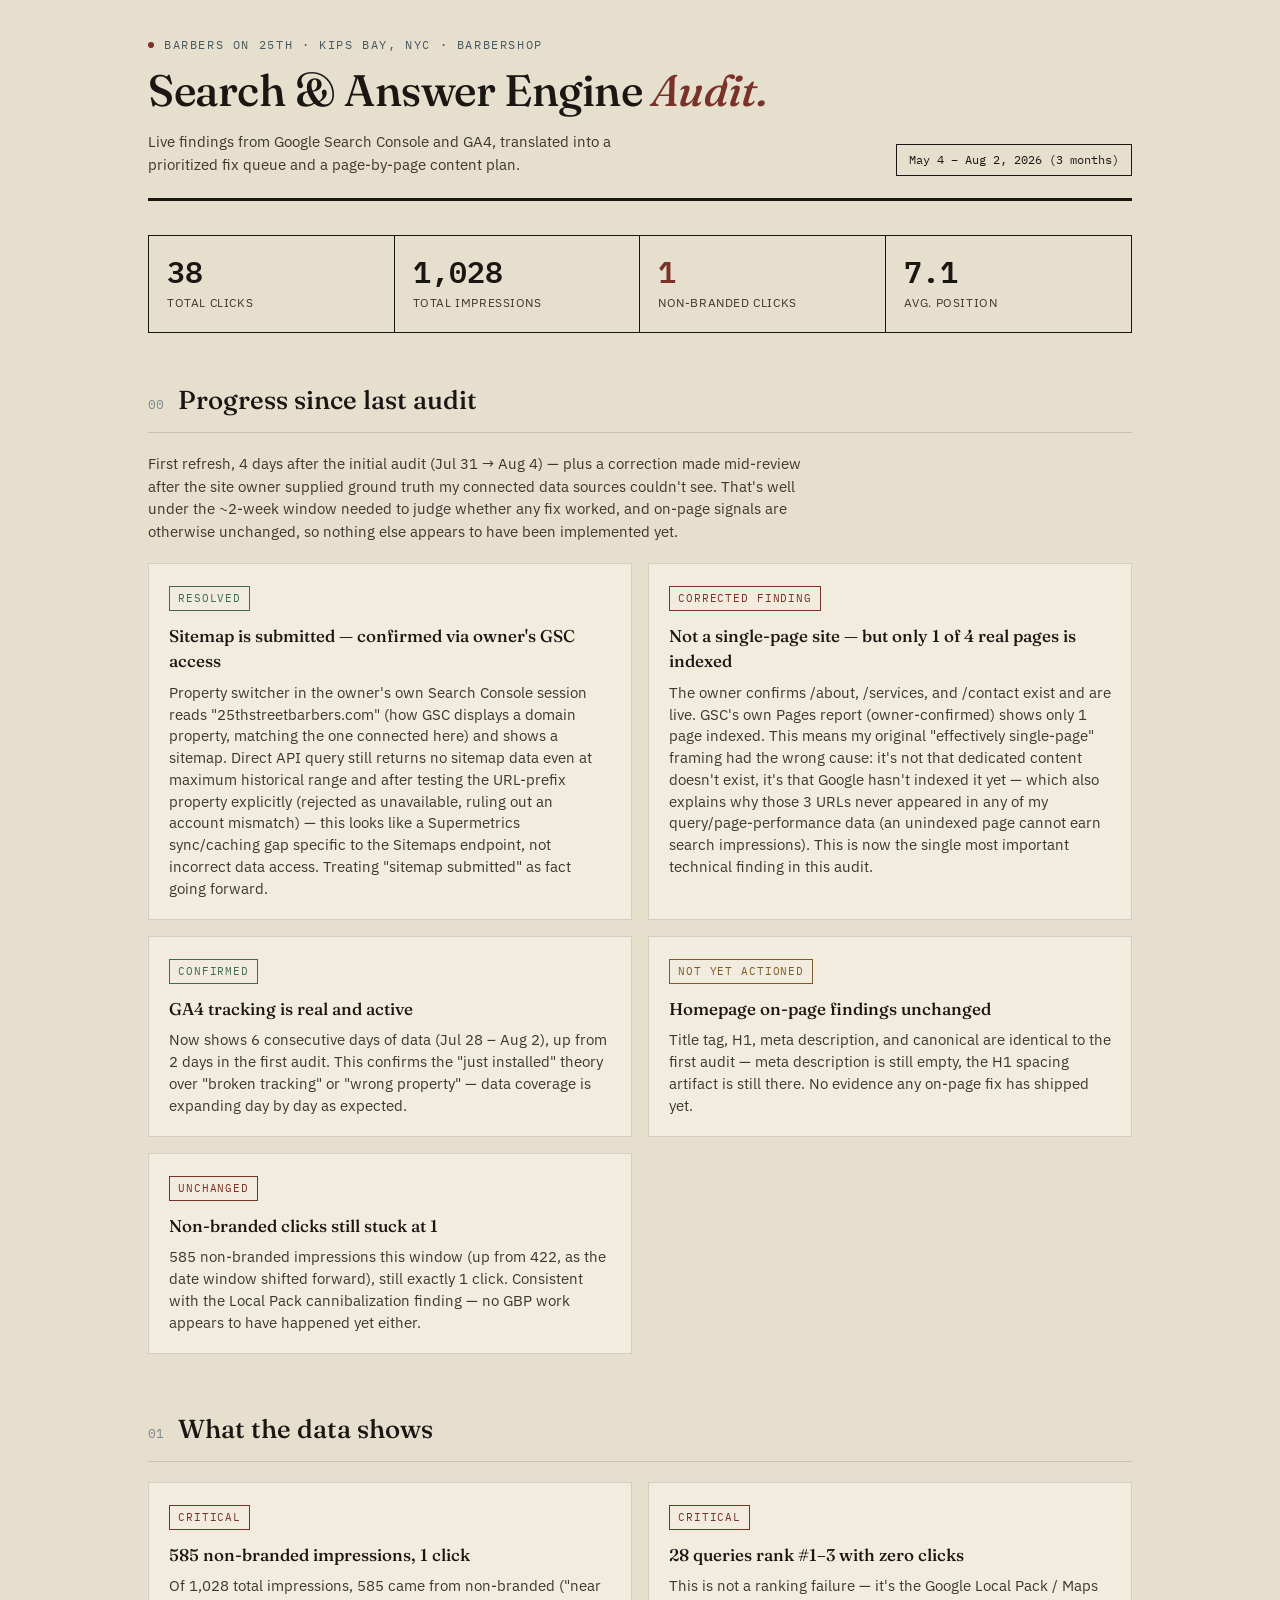
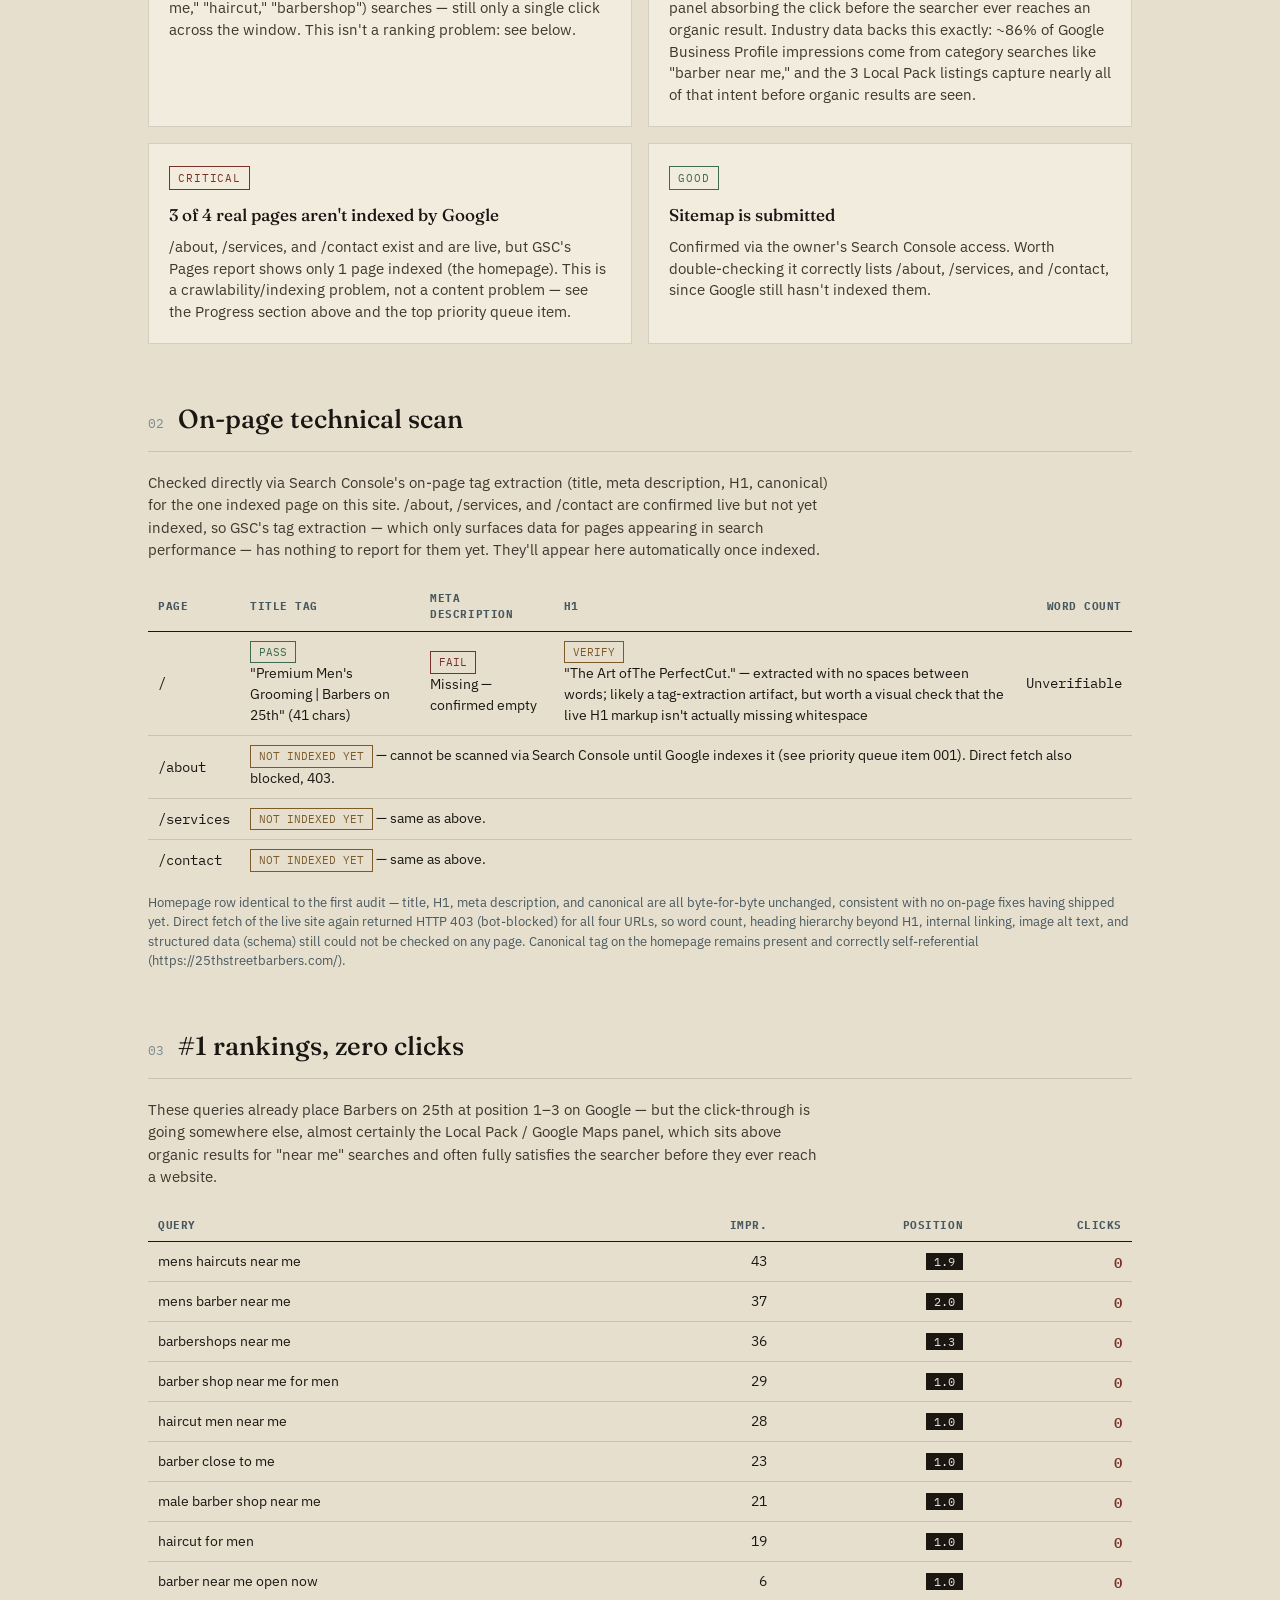
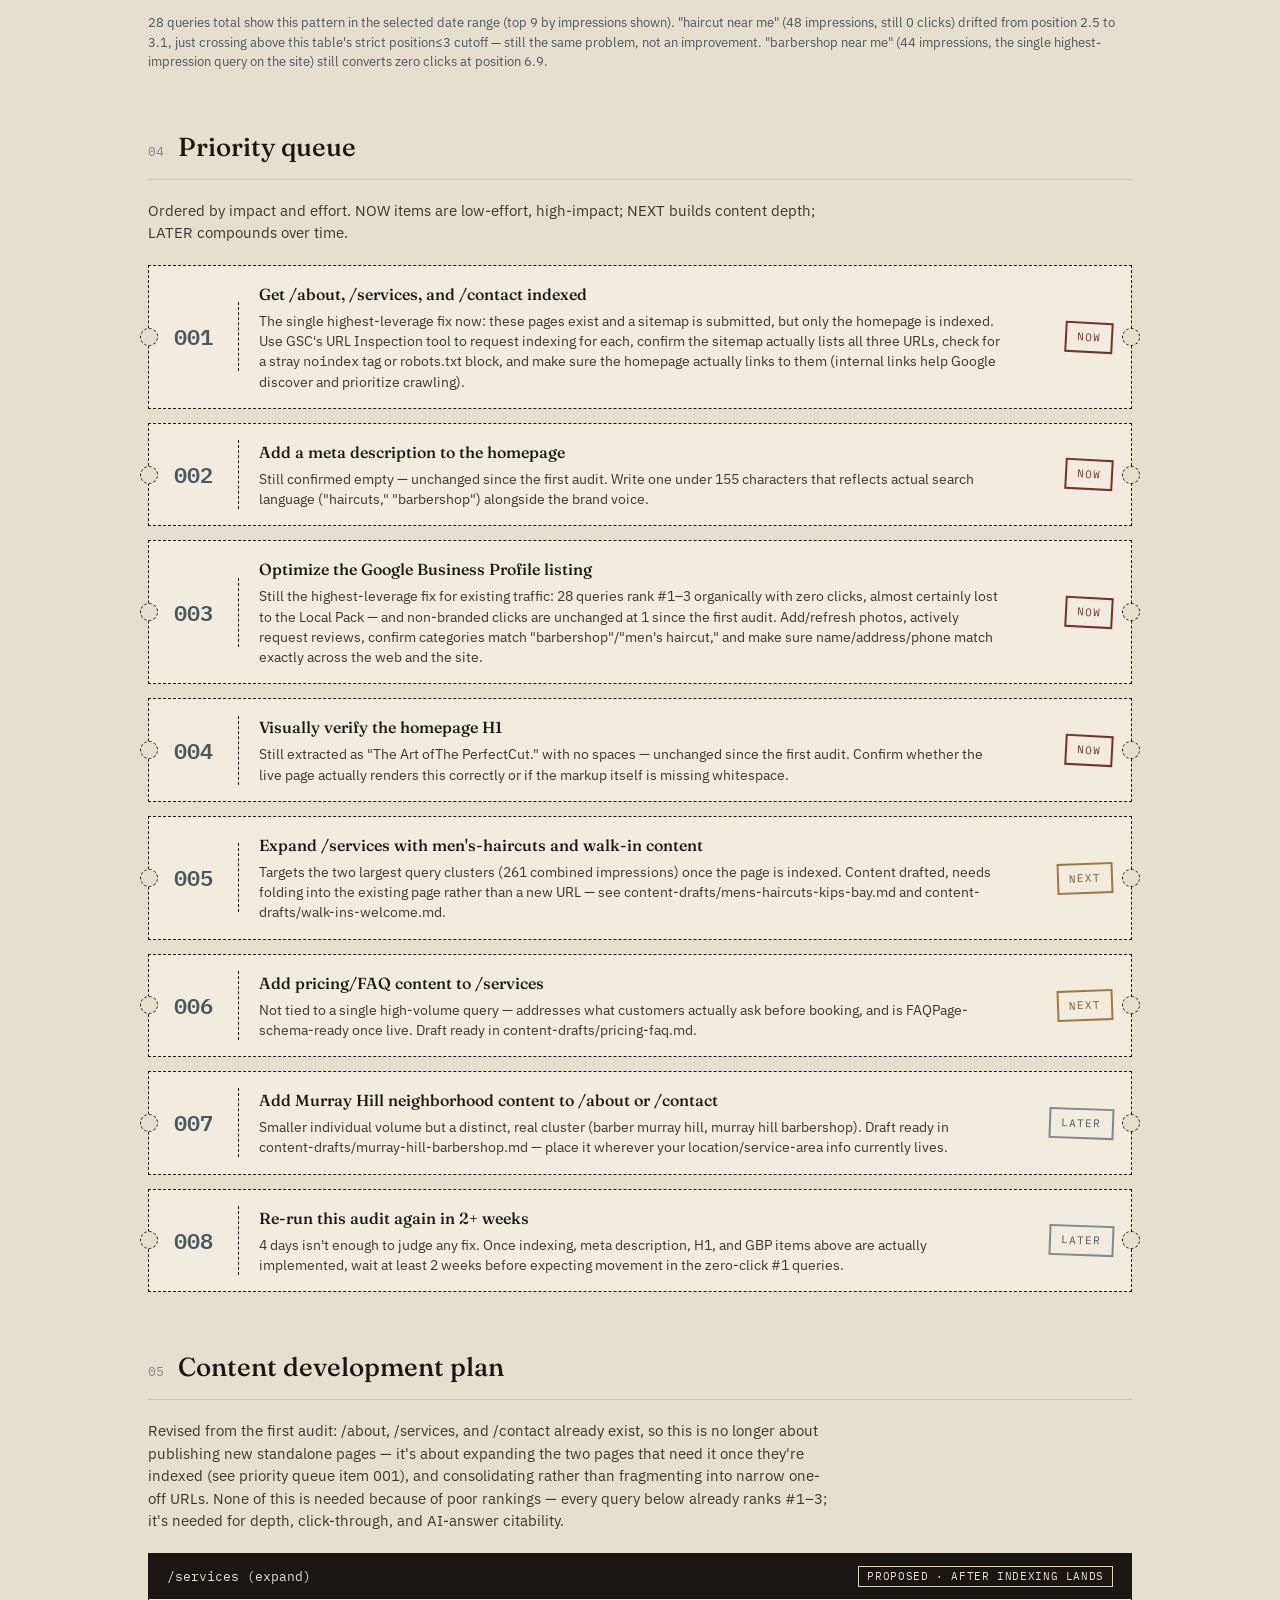
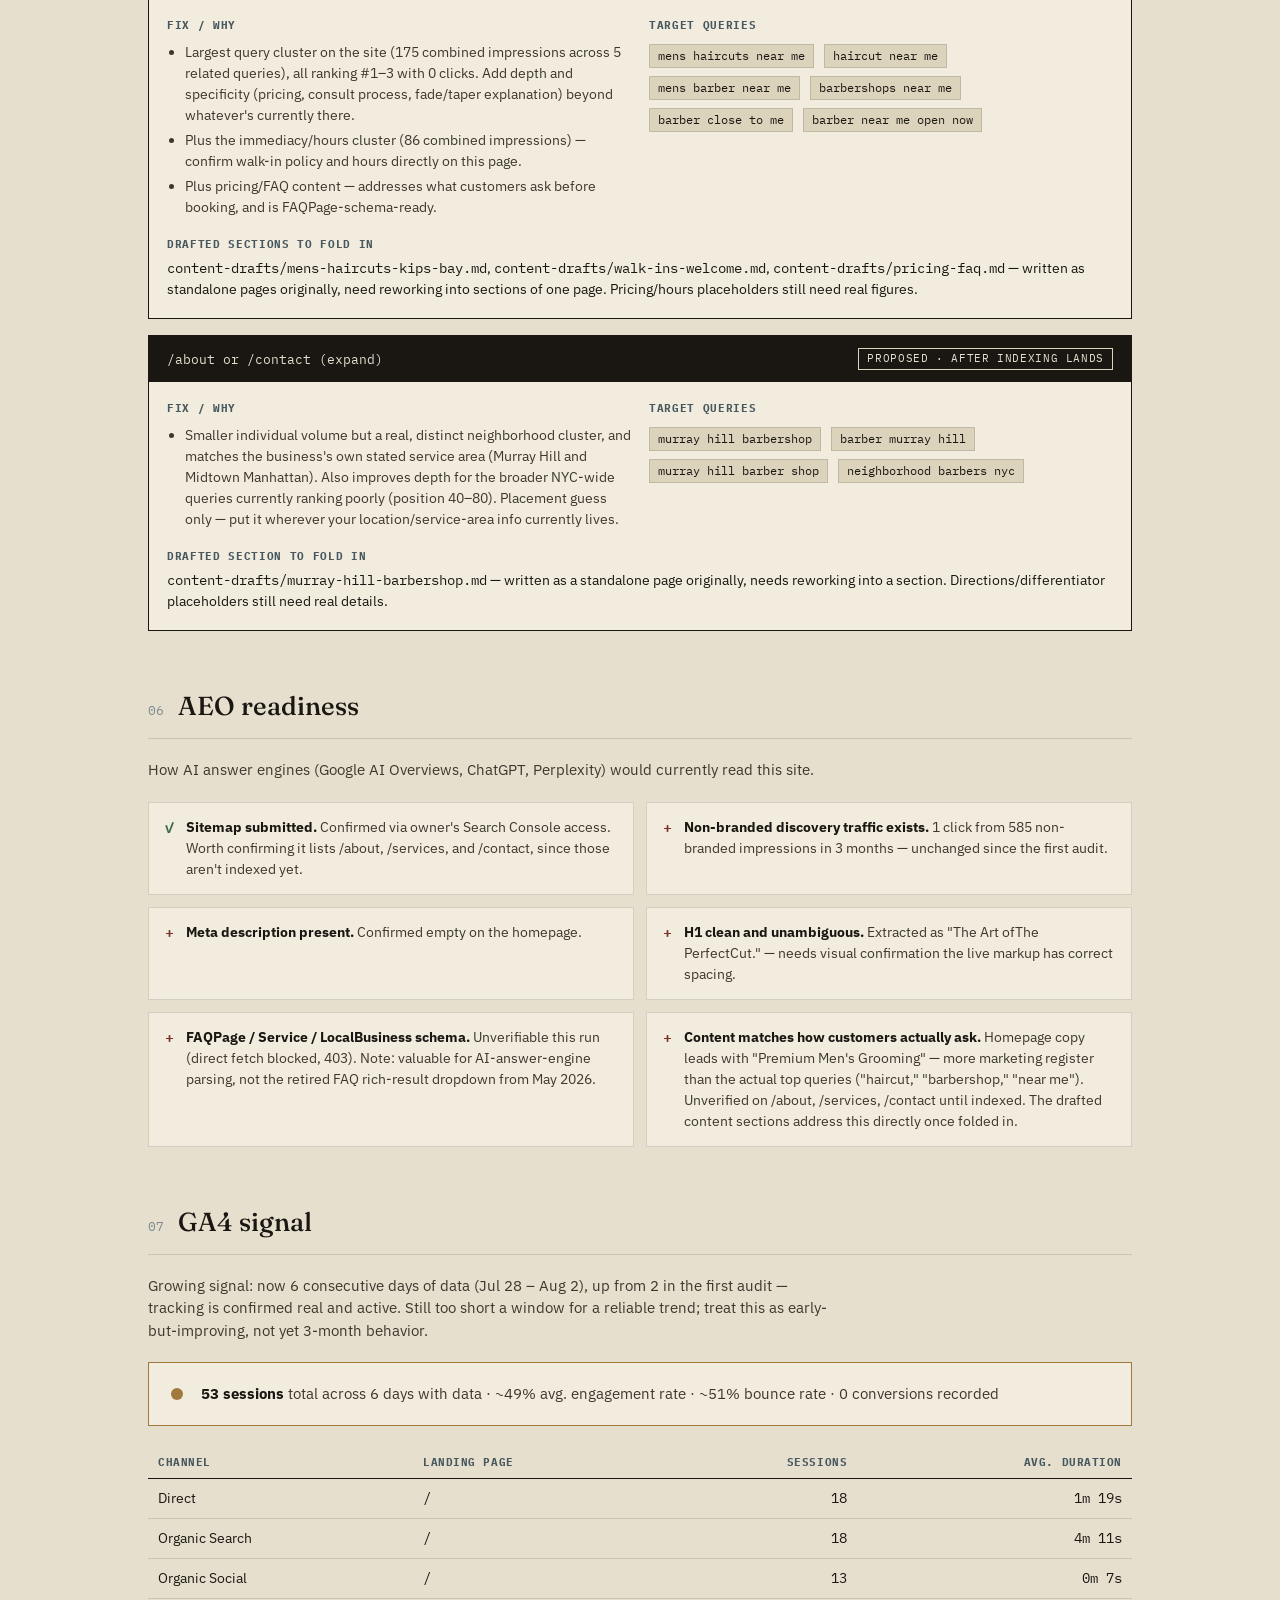
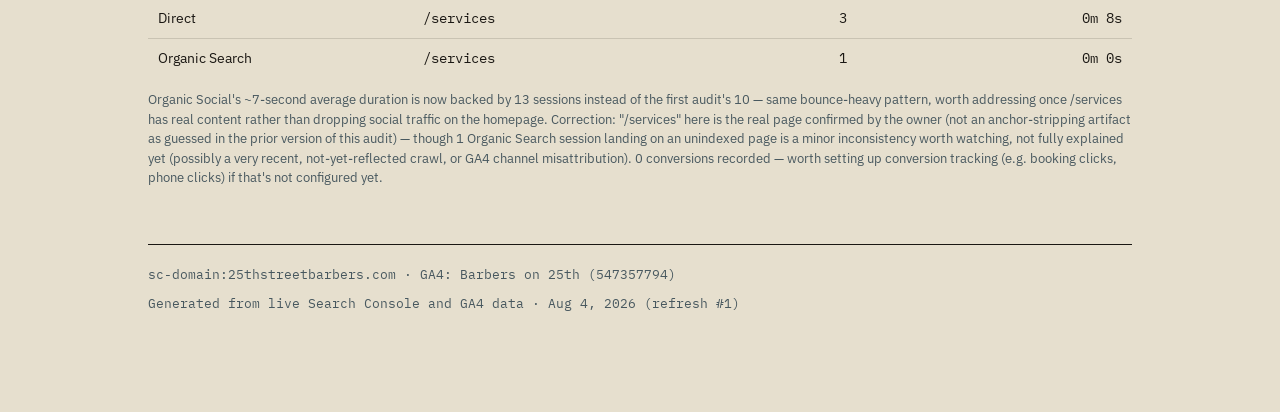
==== commit 98733557: "Correct audit: pages exist but are unindexed, not a single-page site Owner confirmed /about, /servic" ====
--- a/25thstreetbarbers-seo-audit.html
+++ b/25thstreetbarbers-seo-audit.html
@@ -134,12 +134,17 @@
 
   <section>
     <div class="sec-head"><span class="idx">00</span><h2>Progress since last audit</h2></div>
-    <p class="sec-intro">First refresh, 4 days after the initial audit (Jul 31 → Aug 4). That's well under the ~2-week window needed to judge whether any fix worked — and on-page signals below are byte-for-byte identical to the first audit, so nothing appears to have been implemented yet. This section is mostly status, not verdicts.</p>
+    <p class="sec-intro">First refresh, 4 days after the initial audit (Jul 31 → Aug 4) — plus a correction made mid-review after the site owner supplied ground truth my connected data sources couldn't see. That's well under the ~2-week window needed to judge whether any fix worked, and on-page signals are otherwise unchanged, so nothing else appears to have been implemented yet.</p>
     <div class="findings">
       <div class="finding">
-        <span class="tag warn">UNRESOLVED</span>
-        <h3>Sitemap: still no data, discrepancy unresolved</h3>
-        <p>You reported a sitemap was submitted. Re-verified with the widest historical range Supermetrics supports (back to 2025-04-05) and a minimal field set — still "No data found" for the connected property (sc-domain:25thstreetbarbers.com). Most likely cause: the sitemap is registered under a different GSC property (e.g. the URL-prefix property instead of the domain property) or a different Google account. Waiting on your confirmation of which property shows it.</p>
+        <span class="tag good">RESOLVED</span>
+        <h3>Sitemap is submitted — confirmed via owner's GSC access</h3>
+        <p>Property switcher in the owner's own Search Console session reads "25thstreetbarbers.com" (how GSC displays a domain property, matching the one connected here) and shows a sitemap. Direct API query still returns no sitemap data even at maximum historical range and after testing the URL-prefix property explicitly (rejected as unavailable, ruling out an account mismatch) — this looks like a Supermetrics sync/caching gap specific to the Sitemaps endpoint, not incorrect data access. Treating "sitemap submitted" as fact going forward.</p>
+      </div>
+      <div class="finding">
+        <span class="tag critical">CORRECTED FINDING</span>
+        <h3>Not a single-page site — but only 1 of 4 real pages is indexed</h3>
+        <p>The owner confirms /about, /services, and /contact exist and are live. GSC's own Pages report (owner-confirmed) shows only 1 page indexed. This means my original "effectively single-page" framing had the wrong cause: it's not that dedicated content doesn't exist, it's that Google hasn't indexed it yet — which also explains why those 3 URLs never appeared in any of my query/page-performance data (an unindexed page cannot earn search impressions). This is now the single most important technical finding in this audit.</p>
       </div>
       <div class="finding">
         <span class="tag good">CONFIRMED</span>
@@ -148,7 +153,7 @@
       </div>
       <div class="finding">
         <span class="tag warn">NOT YET ACTIONED</span>
-        <h3>On-page findings unchanged</h3>
+        <h3>Homepage on-page findings unchanged</h3>
         <p>Title tag, H1, meta description, and canonical are identical to the first audit — meta description is still empty, the H1 spacing artifact is still there. No evidence any on-page fix has shipped yet.</p>
       </div>
       <div class="finding">
@@ -173,21 +178,21 @@
         <p>This is not a ranking failure — it's the Google Local Pack / Maps panel absorbing the click before the searcher ever reaches an organic result. Industry data backs this exactly: ~86% of Google Business Profile impressions come from category searches like "barber near me," and the 3 Local Pack listings capture nearly all of that intent before organic results are seen.</p>
       </div>
       <div class="finding">
-        <span class="tag warn">UNRESOLVED</span>
-        <h3>Sitemap discrepancy — see Progress section above</h3>
-        <p>Search Console still returns no sitemap data for the connected property, even re-checked against the maximum historical range. You report a sitemap was submitted — most likely a different GSC property/account than the one connected here. Not treating this as a confirmed "missing sitemap" until resolved.</p>
-      </div>
-      <div class="finding">
-        <span class="tag warn">WARN</span>
-        <h3>Effectively a single-page site</h3>
-        <p>Confirmed two ways: Search Console shows only the homepage (plus in-page anchors #about/#info/#services), and a site: search shows only one indexed URL. GA4 now shows a "/services" landing page, but this most likely reflects GA4 stripping the "#services" anchor fragment rather than a genuinely new page — not confirmed as new.</p>
+        <span class="tag critical">CRITICAL</span>
+        <h3>3 of 4 real pages aren't indexed by Google</h3>
+        <p>/about, /services, and /contact exist and are live, but GSC's Pages report shows only 1 page indexed (the homepage). This is a crawlability/indexing problem, not a content problem — see the Progress section above and the top priority queue item.</p>
+      </div>
+      <div class="finding">
+        <span class="tag good">GOOD</span>
+        <h3>Sitemap is submitted</h3>
+        <p>Confirmed via the owner's Search Console access. Worth double-checking it correctly lists /about, /services, and /contact, since Google still hasn't indexed them.</p>
       </div>
     </div>
   </section>
 
   <section>
     <div class="sec-head"><span class="idx">02</span><h2>On-page technical scan</h2></div>
-    <p class="sec-intro">Checked directly via Search Console's on-page tag extraction (title, meta description, H1, canonical) for the one real page on this site. Word count, heading hierarchy, internal linking, and image alt text could not be checked — see the note below.</p>
+    <p class="sec-intro">Checked directly via Search Console's on-page tag extraction (title, meta description, H1, canonical) for the one indexed page on this site. /about, /services, and /contact are confirmed live but not yet indexed, so GSC's tag extraction — which only surfaces data for pages appearing in search performance — has nothing to report for them yet. They'll appear here automatically once indexed.</p>
     <table class="rank-table">
       <thead>
         <tr><th>Page</th><th>Title tag</th><th>Meta description</th><th>H1</th><th class="num">Word count</th></tr>
@@ -200,9 +205,21 @@
           <td><span class="status-pill unverifiable">VERIFY</span><br>"The Art ofThe PerfectCut." — extracted with no spaces between words; likely a tag-extraction artifact, but worth a visual check that the live H1 markup isn't actually missing whitespace</td>
           <td class="num">Unverifiable</td>
         </tr>
+        <tr>
+          <td class="mono">/about</td>
+          <td colspan="4"><span class="status-pill unverifiable">NOT INDEXED YET</span> — cannot be scanned via Search Console until Google indexes it (see priority queue item 001). Direct fetch also blocked, 403.</td>
+        </tr>
+        <tr>
+          <td class="mono">/services</td>
+          <td colspan="4"><span class="status-pill unverifiable">NOT INDEXED YET</span> — same as above.</td>
+        </tr>
+        <tr>
+          <td class="mono">/contact</td>
+          <td colspan="4"><span class="status-pill unverifiable">NOT INDEXED YET</span> — same as above.</td>
+        </tr>
       </tbody>
     </table>
-    <p class="table-note">Identical to the first audit — title, H1, meta description, and canonical are all byte-for-byte unchanged, consistent with no on-page fixes having shipped yet. Direct fetch of the live site again returned HTTP 403 (bot-blocked), so word count, heading hierarchy beyond H1, internal linking, image alt text, and structured data (schema) still could not be checked. Canonical tag remains present and correctly self-referential (https://25thstreetbarbers.com/).</p>
+    <p class="table-note">Homepage row identical to the first audit — title, H1, meta description, and canonical are all byte-for-byte unchanged, consistent with no on-page fixes having shipped yet. Direct fetch of the live site again returned HTTP 403 (bot-blocked) for all four URLs, so word count, heading hierarchy beyond H1, internal linking, image alt text, and structured data (schema) still could not be checked on any page. Canonical tag on the homepage remains present and correctly self-referential (https://25thstreetbarbers.com/).</p>
   </section>
 
   <section>
@@ -231,7 +248,7 @@
     <div class="queue">
       <div class="ticket">
         <div class="num">001</div>
-        <div class="body"><h3>Resolve the sitemap property discrepancy</h3><p>You report a sitemap was submitted; Search Console still shows none for the connected property (sc-domain:25thstreetbarbers.com) even at maximum historical range. Check the property selector on Search Console's Sitemaps page — if it's under a URL-prefix property or a different Google account, either resubmit under sc-domain:25thstreetbarbers.com or reconnect the correct property in Supermetrics.</p></div>
+        <div class="body"><h3>Get /about, /services, and /contact indexed</h3><p>The single highest-leverage fix now: these pages exist and a sitemap is submitted, but only the homepage is indexed. Use GSC's URL Inspection tool to request indexing for each, confirm the sitemap actually lists all three URLs, check for a stray <span class="mono">noindex</span> tag or robots.txt block, and make sure the homepage actually links to them (internal links help Google discover and prioritize crawling).</p></div>
         <div class="stamp">Now</div>
       </div>
       <div class="ticket">
@@ -241,7 +258,7 @@
       </div>
       <div class="ticket">
         <div class="num">003</div>
-        <div class="body"><h3>Optimize the Google Business Profile listing</h3><p>Still the highest-leverage fix: 28 queries rank #1–3 organically with zero clicks, almost certainly lost to the Local Pack — and non-branded clicks are unchanged at 1 since the first audit. Add/refresh photos, actively request reviews, confirm categories match "barbershop"/"men's haircut," and make sure name/address/phone match exactly across the web and the site.</p></div>
+        <div class="body"><h3>Optimize the Google Business Profile listing</h3><p>Still the highest-leverage fix for existing traffic: 28 queries rank #1–3 organically with zero clicks, almost certainly lost to the Local Pack — and non-branded clicks are unchanged at 1 since the first audit. Add/refresh photos, actively request reviews, confirm categories match "barbershop"/"men's haircut," and make sure name/address/phone match exactly across the web and the site.</p></div>
         <div class="stamp">Now</div>
       </div>
       <div class="ticket">
@@ -251,80 +268,61 @@
       </div>
       <div class="ticket">
         <div class="num">005</div>
-        <div class="body"><h3>Publish "Men's Haircuts in Kips Bay"</h3><p>Targets the single largest query cluster (mens haircuts near me, mens barber near me, haircut men near me — 108 combined impressions). Draft ready in content-drafts/mens-haircuts-kips-bay.md.</p></div>
+        <div class="body"><h3>Expand /services with men's-haircuts and walk-in content</h3><p>Targets the two largest query clusters (261 combined impressions) once the page is indexed. Content drafted, needs folding into the existing page rather than a new URL — see content-drafts/mens-haircuts-kips-bay.md and content-drafts/walk-ins-welcome.md.</p></div>
         <div class="stamp next">Next</div>
       </div>
       <div class="ticket">
         <div class="num">006</div>
-        <div class="body"><h3>Publish "Walk-Ins Welcome"</h3><p>Targets the immediacy/hours cluster (barbershops near me, barber close to me, male barber shop near me, barber near me open now — 86 combined impressions). Draft ready in content-drafts/walk-ins-welcome.md.</p></div>
+        <div class="body"><h3>Add pricing/FAQ content to /services</h3><p>Not tied to a single high-volume query — addresses what customers actually ask before booking, and is FAQPage-schema-ready once live. Draft ready in content-drafts/pricing-faq.md.</p></div>
         <div class="stamp next">Next</div>
       </div>
       <div class="ticket">
         <div class="num">007</div>
-        <div class="body"><h3>Publish a Murray Hill neighborhood page</h3><p>Smaller individual volume but a distinct, real cluster (barber murray hill, murray hill barbershop). Draft ready in content-drafts/murray-hill-barbershop.md.</p></div>
+        <div class="body"><h3>Add Murray Hill neighborhood content to /about or /contact</h3><p>Smaller individual volume but a distinct, real cluster (barber murray hill, murray hill barbershop). Draft ready in content-drafts/murray-hill-barbershop.md — place it wherever your location/service-area info currently lives.</p></div>
         <div class="stamp later">Later</div>
       </div>
       <div class="ticket">
         <div class="num">008</div>
-        <div class="body"><h3>Publish a Pricing &amp; FAQ page</h3><p>Not tied to a single high-volume query — built for AI-answer-engine citability and to address what customers actually ask before booking (pricing transparency, what's included). FAQPage-schema-ready. Draft ready in content-drafts/pricing-faq.md.</p></div>
+        <div class="body"><h3>Re-run this audit again in 2+ weeks</h3><p>4 days isn't enough to judge any fix. Once indexing, meta description, H1, and GBP items above are actually implemented, wait at least 2 weeks before expecting movement in the zero-click #1 queries.</p></div>
         <div class="stamp later">Later</div>
       </div>
-      <div class="ticket">
-        <div class="num">009</div>
-        <div class="body"><h3>Re-run this audit again in 2+ weeks</h3><p>4 days isn't enough to judge any fix. Once the sitemap, meta description, H1, and GBP items above are actually implemented, wait at least 2 weeks before expecting movement in the zero-click #1 queries.</p></div>
-        <div class="stamp later">Later</div>
-      </div>
     </div>
   </section>
 
   <section>
     <div class="sec-head"><span class="idx">05</span><h2>Content development plan</h2></div>
-    <p class="sec-intro">Unusual case worth calling out: none of these pages are needed because of poor rankings — every query below already ranks #1–3. They're needed because there's no dedicated page for any of these distinct search intents, which limits both click-through (nothing to differentiate from a Local Pack listing) and how citable this content is to AI answer engines.</p>
+    <p class="sec-intro">Revised from the first audit: /about, /services, and /contact already exist, so this is no longer about publishing new standalone pages — it's about expanding the two pages that need it once they're indexed (see priority queue item 001), and consolidating rather than fragmenting into narrow one-off URLs. None of this is needed because of poor rankings — every query below already ranks #1–3; it's needed for depth, click-through, and AI-answer citability.</p>
 
     <div class="plan-card">
-      <div class="plan-head"><span class="url">/mens-haircuts-kips-bay</span><span class="status">Proposed · Week 1</span></div>
+      <div class="plan-head"><span class="url">/services (expand)</span><span class="status">Proposed · after indexing lands</span></div>
       <div class="plan-body">
         <div class="plan-grid">
-          <div><h4>Fix / Why</h4><ul><li>Largest query cluster on the site (175 combined impressions across 5 related queries), all ranking #1–3 with 0 clicks. A dedicated page adds the depth and specificity (pricing, consult process, fade/taper explanation) a bare homepage can't.</li></ul></div>
+          <div><h4>Fix / Why</h4><ul>
+            <li>Largest query cluster on the site (175 combined impressions across 5 related queries), all ranking #1–3 with 0 clicks. Add depth and specificity (pricing, consult process, fade/taper explanation) beyond whatever's currently there.</li>
+            <li>Plus the immediacy/hours cluster (86 combined impressions) — confirm walk-in policy and hours directly on this page.</li>
+            <li>Plus pricing/FAQ content — addresses what customers ask before booking, and is FAQPage-schema-ready.</li>
+          </ul></div>
           <div><h4>Target queries</h4><div>
             <span class="kw-chip">mens haircuts near me</span>
             <span class="kw-chip">haircut near me</span>
             <span class="kw-chip">mens barber near me</span>
-            <span class="kw-chip">haircut men near me</span>
-            <span class="kw-chip">haircut for men</span>
-          </div></div>
-        </div>
-        <div style="margin-top:14px;">
-          <h4 style="font-family:'IBM Plex Mono',monospace;font-size:11px;text-transform:uppercase;letter-spacing:0.06em;color:var(--steel);margin:0 0 6px;">Full draft</h4>
-          <p style="font-size:14px;margin:0;"><span class="mono">content-drafts/mens-haircuts-kips-bay.md</span> — drafted, pricing/hours placeholders need real figures before publishing.</p>
-        </div>
-      </div>
-    </div>
-
-    <div class="plan-card">
-      <div class="plan-head"><span class="url">/walk-ins-welcome</span><span class="status">Proposed · Week 3</span></div>
-      <div class="plan-body">
-        <div class="plan-grid">
-          <div><h4>Fix / Why</h4><ul><li>Second-largest cluster (86 combined impressions), all immediacy-intent ("close to me," "open now"). A page confirming hours/walk-in policy directly answers the intent behind these searches.</li></ul></div>
-          <div><h4>Target queries</h4><div>
             <span class="kw-chip">barbershops near me</span>
             <span class="kw-chip">barber close to me</span>
-            <span class="kw-chip">male barber shop near me</span>
             <span class="kw-chip">barber near me open now</span>
           </div></div>
         </div>
         <div style="margin-top:14px;">
-          <h4 style="font-family:'IBM Plex Mono',monospace;font-size:11px;text-transform:uppercase;letter-spacing:0.06em;color:var(--steel);margin:0 0 6px;">Full draft</h4>
-          <p style="font-size:14px;margin:0;"><span class="mono">content-drafts/walk-ins-welcome.md</span> — drafted, hours/address/wait-time placeholders need real figures before publishing.</p>
+          <h4 style="font-family:'IBM Plex Mono',monospace;font-size:11px;text-transform:uppercase;letter-spacing:0.06em;color:var(--steel);margin:0 0 6px;">Drafted sections to fold in</h4>
+          <p style="font-size:14px;margin:0;"><span class="mono">content-drafts/mens-haircuts-kips-bay.md</span>, <span class="mono">content-drafts/walk-ins-welcome.md</span>, <span class="mono">content-drafts/pricing-faq.md</span> — written as standalone pages originally, need reworking into sections of one page. Pricing/hours placeholders still need real figures.</p>
         </div>
       </div>
     </div>
 
     <div class="plan-card">
-      <div class="plan-head"><span class="url">/murray-hill-barbershop</span><span class="status">Proposed · Week 5</span></div>
+      <div class="plan-head"><span class="url">/about or /contact (expand)</span><span class="status">Proposed · after indexing lands</span></div>
       <div class="plan-body">
         <div class="plan-grid">
-          <div><h4>Fix / Why</h4><ul><li>Smaller individual volume but a real, distinct neighborhood cluster, and matches the business's own stated service area (Murray Hill and Midtown Manhattan, per the site's public description). Also improves depth for the broader NYC-wide queries currently ranking poorly (position 40–80).</li></ul></div>
+          <div><h4>Fix / Why</h4><ul><li>Smaller individual volume but a real, distinct neighborhood cluster, and matches the business's own stated service area (Murray Hill and Midtown Manhattan). Also improves depth for the broader NYC-wide queries currently ranking poorly (position 40–80). Placement guess only — put it wherever your location/service-area info currently lives.</li></ul></div>
           <div><h4>Target queries</h4><div>
             <span class="kw-chip">murray hill barbershop</span>
             <span class="kw-chip">barber murray hill</span>
@@ -333,24 +331,8 @@
           </div></div>
         </div>
         <div style="margin-top:14px;">
-          <h4 style="font-family:'IBM Plex Mono',monospace;font-size:11px;text-transform:uppercase;letter-spacing:0.06em;color:var(--steel);margin:0 0 6px;">Full draft</h4>
-          <p style="font-size:14px;margin:0;"><span class="mono">content-drafts/murray-hill-barbershop.md</span> — drafted, directions/differentiator placeholders need real details before publishing.</p>
-        </div>
-      </div>
-    </div>
-
-    <div class="plan-card">
-      <div class="plan-head"><span class="url">/pricing-faq</span><span class="status">Proposed · Week 7</span></div>
-      <div class="plan-body">
-        <div class="plan-grid">
-          <div><h4>Fix / Why</h4><ul><li>Not a ranking play — industry research confirms customers want pricing/what's-included transparency before booking, and this format is ready to carry FAQPage schema once published (valuable for AI-answer-engine parsing, not the retired FAQ rich-result dropdown).</li></ul></div>
-          <div><h4>Target queries</h4><div>
-            <span class="kw-chip">no single high-volume query — AEO/informational</span>
-          </div></div>
-        </div>
-        <div style="margin-top:14px;">
-          <h4 style="font-family:'IBM Plex Mono',monospace;font-size:11px;text-transform:uppercase;letter-spacing:0.06em;color:var(--steel);margin:0 0 6px;">Full draft</h4>
-          <p style="font-size:14px;margin:0;"><span class="mono">content-drafts/pricing-faq.md</span> — drafted, real pricing needs to replace placeholders before publishing.</p>
+          <h4 style="font-family:'IBM Plex Mono',monospace;font-size:11px;text-transform:uppercase;letter-spacing:0.06em;color:var(--steel);margin:0 0 6px;">Drafted section to fold in</h4>
+          <p style="font-size:14px;margin:0;"><span class="mono">content-drafts/murray-hill-barbershop.md</span> — written as a standalone page originally, needs reworking into a section. Directions/differentiator placeholders still need real details.</p>
         </div>
       </div>
     </div>
@@ -360,12 +342,12 @@
     <div class="sec-head"><span class="idx">06</span><h2>AEO readiness</h2></div>
     <p class="sec-intro">How AI answer engines (Google AI Overviews, ChatGPT, Perplexity) would currently read this site.</p>
     <div class="checklist">
-      <div class="check-item todo"><span class="mark">+</span><p><strong>Sitemap submitted.</strong> Unresolved — you report one was submitted, but it doesn't show under the connected property. See priority queue item 001.</p></div>
+      <div class="check-item done"><span class="mark">✓</span><p><strong>Sitemap submitted.</strong> Confirmed via owner's Search Console access. Worth confirming it lists /about, /services, and /contact, since those aren't indexed yet.</p></div>
       <div class="check-item todo"><span class="mark">+</span><p><strong>Non-branded discovery traffic exists.</strong> 1 click from 585 non-branded impressions in 3 months — unchanged since the first audit.</p></div>
       <div class="check-item todo"><span class="mark">+</span><p><strong>Meta description present.</strong> Confirmed empty on the homepage.</p></div>
       <div class="check-item todo"><span class="mark">+</span><p><strong>H1 clean and unambiguous.</strong> Extracted as "The Art ofThe PerfectCut." — needs visual confirmation the live markup has correct spacing.</p></div>
       <div class="check-item todo"><span class="mark">+</span><p><strong>FAQPage / Service / LocalBusiness schema.</strong> Unverifiable this run (direct fetch blocked, 403). Note: valuable for AI-answer-engine parsing, not the retired FAQ rich-result dropdown from May 2026.</p></div>
-      <div class="check-item todo"><span class="mark">+</span><p><strong>Content matches how customers actually ask.</strong> Homepage copy leads with "Premium Men's Grooming" — more marketing register than the actual top queries ("haircut," "barbershop," "near me"). The four drafted pages address this directly.</p></div>
+      <div class="check-item todo"><span class="mark">+</span><p><strong>Content matches how customers actually ask.</strong> Homepage copy leads with "Premium Men's Grooming" — more marketing register than the actual top queries ("haircut," "barbershop," "near me"). Unverified on /about, /services, /contact until indexed. The drafted content sections address this directly once folded in.</p></div>
     </div>
   </section>
 
@@ -386,7 +368,7 @@
         <tr><td>Organic Search</td><td class="mono">/services</td><td class="num">1</td><td class="num">0m 0s</td></tr>
       </tbody>
     </table>
-    <p class="table-note">Organic Social's ~7-second average duration is now backed by 13 sessions instead of the first audit's 10 — same bounce-heavy pattern, worth addressing once there's a dedicated landing page rather than dropping social traffic on the homepage. "/services" appearing here likely reflects GA4 stripping the "#services" anchor rather than a new page — Search Console still only shows "/#services", not a bare "/services" (see the single-page-site note above). 0 conversions recorded — worth setting up conversion tracking (e.g. booking clicks, phone clicks) if that's not configured yet.</p>
+    <p class="table-note">Organic Social's ~7-second average duration is now backed by 13 sessions instead of the first audit's 10 — same bounce-heavy pattern, worth addressing once /services has real content rather than dropping social traffic on the homepage. Correction: "/services" here is the real page confirmed by the owner (not an anchor-stripping artifact as guessed in the prior version of this audit) — though 1 Organic Search session landing on an unindexed page is a minor inconsistency worth watching, not fully explained yet (possibly a very recent, not-yet-reflected crawl, or GA4 channel misattribution). 0 conversions recorded — worth setting up conversion tracking (e.g. booking clicks, phone clicks) if that's not configured yet.</p>
   </section>
 
   <footer>
